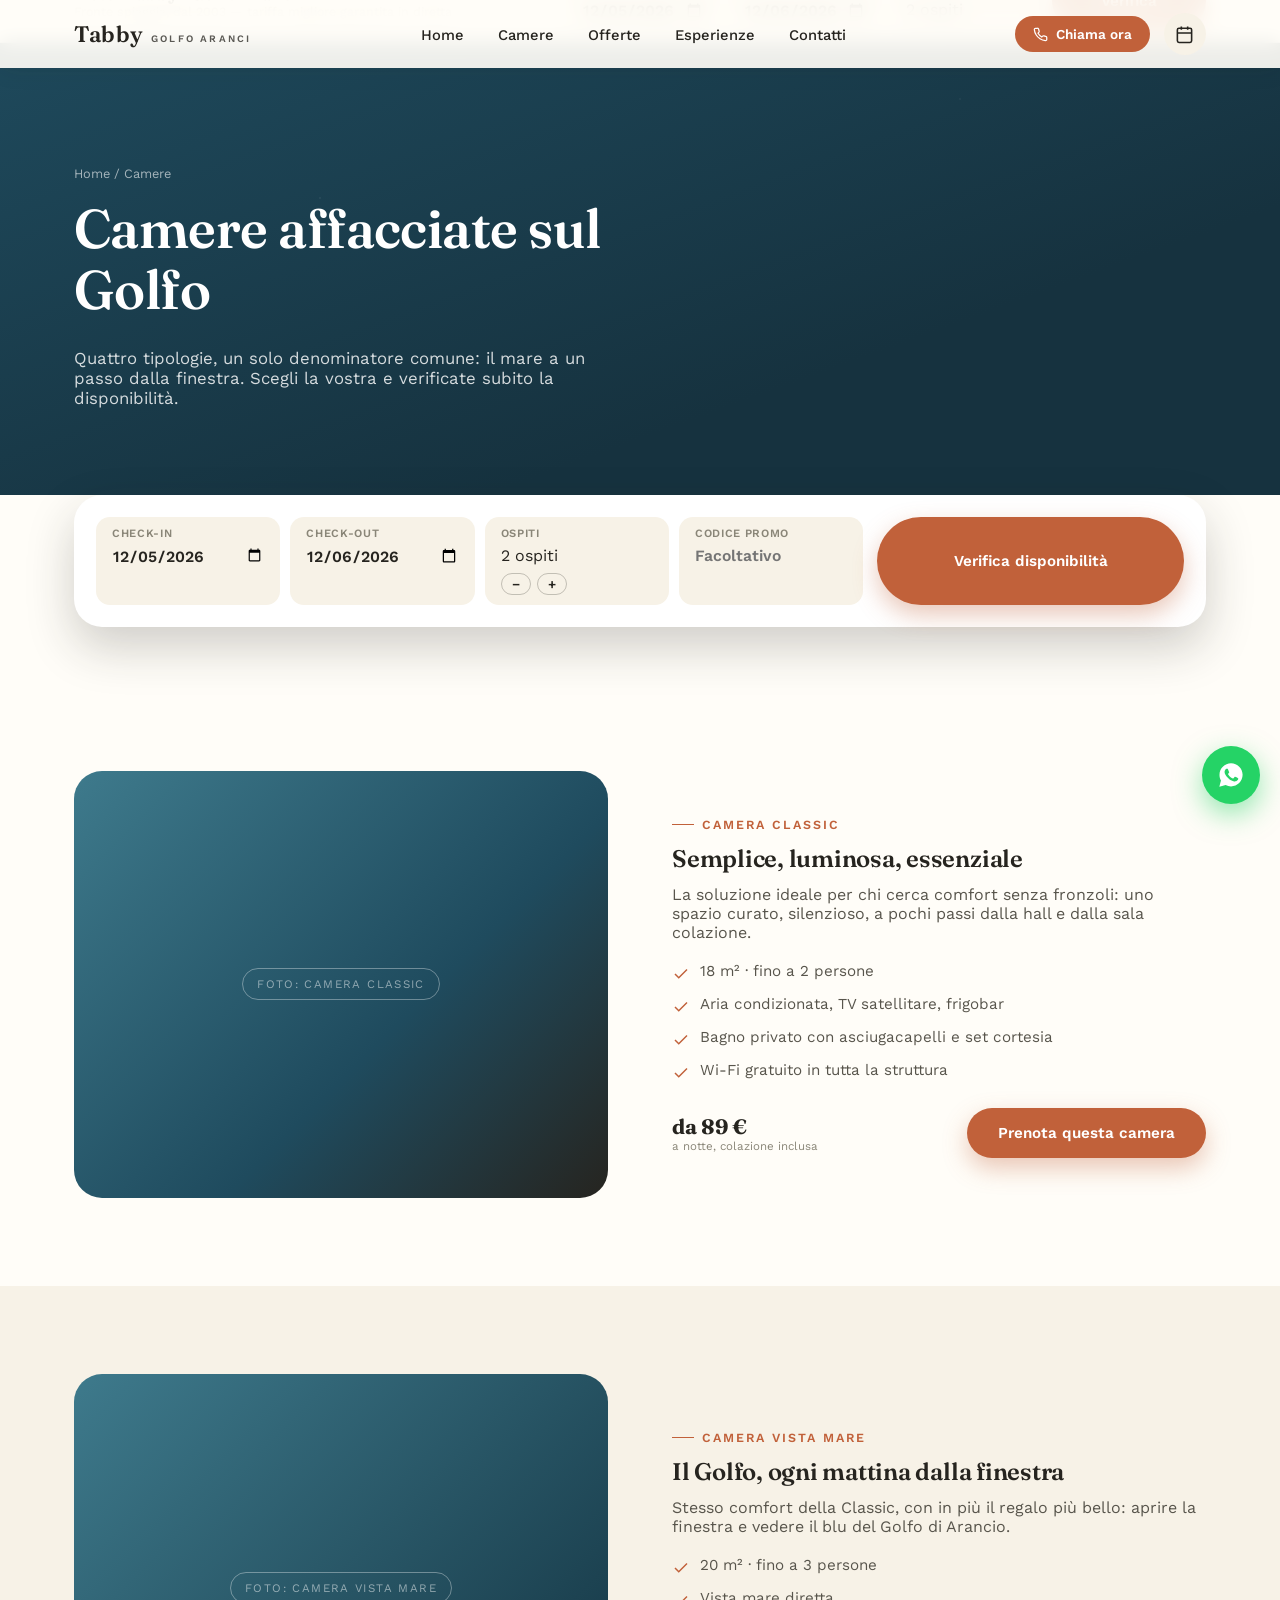
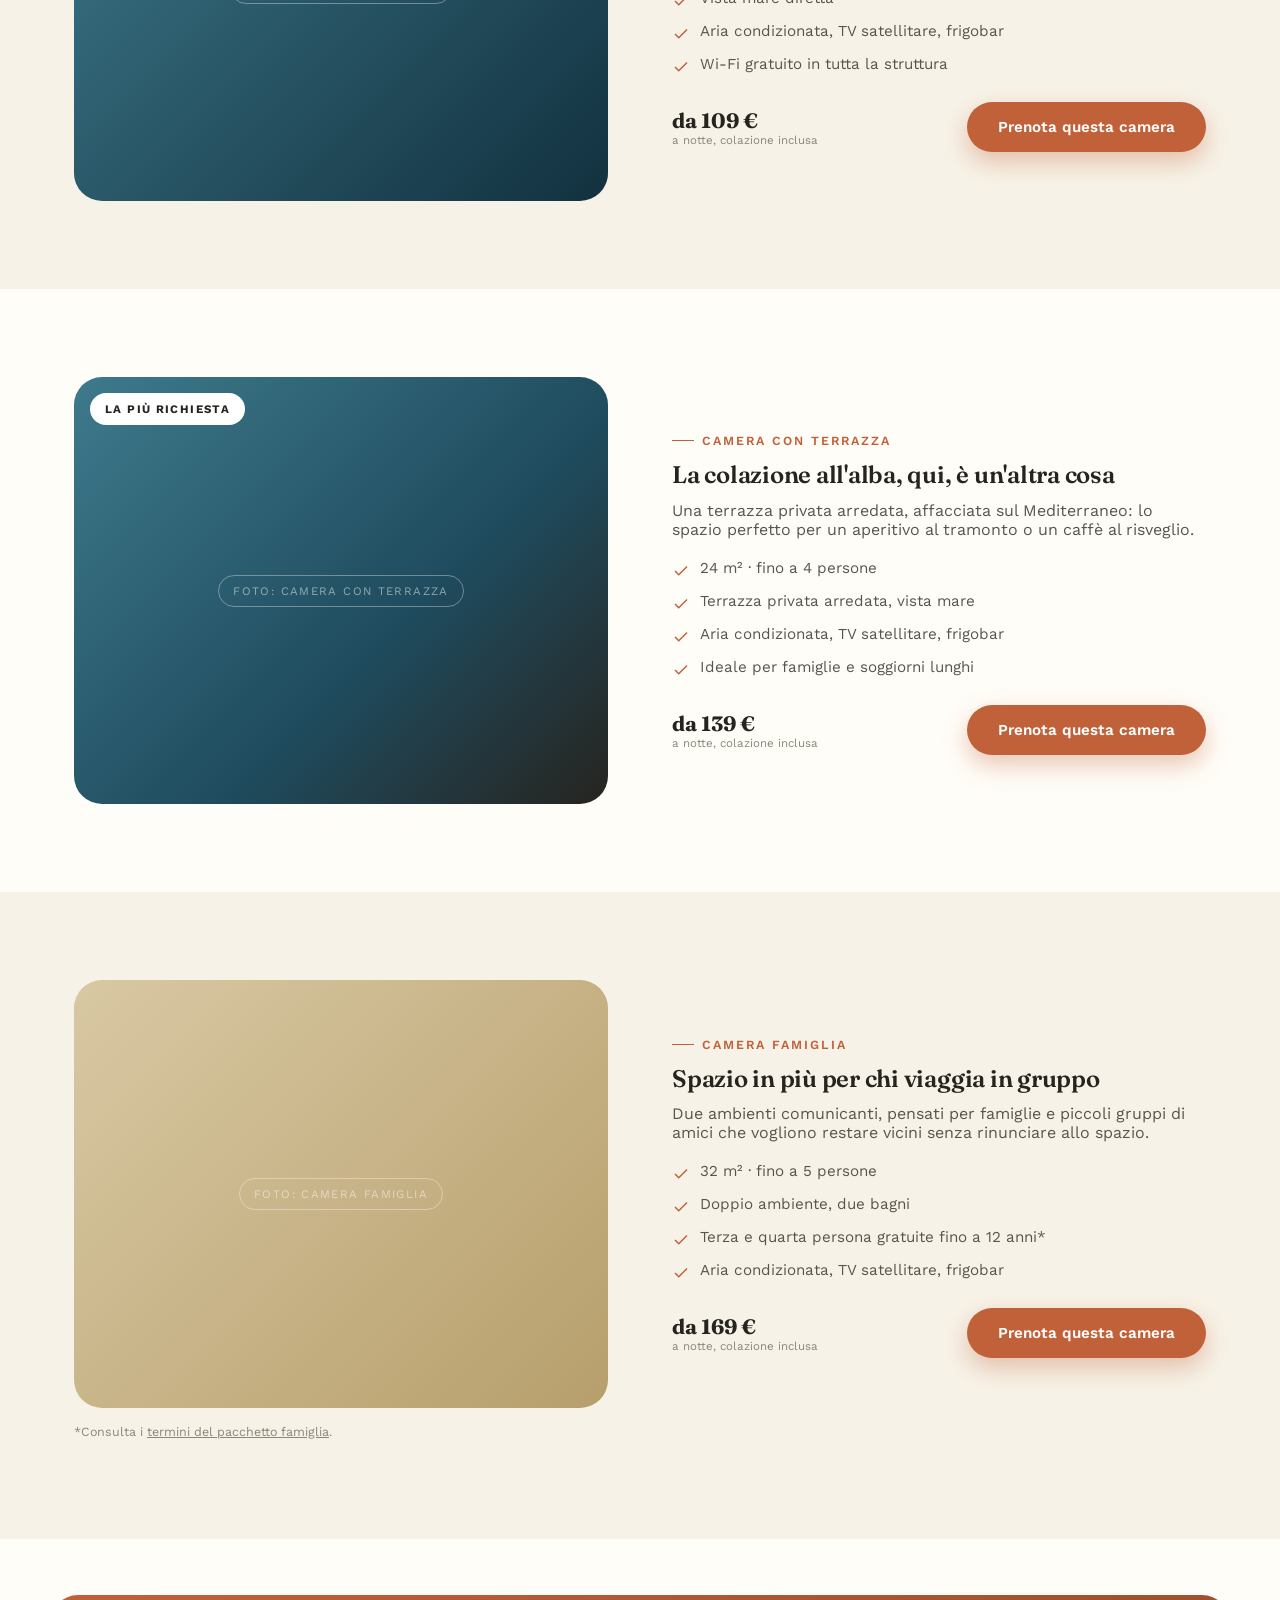
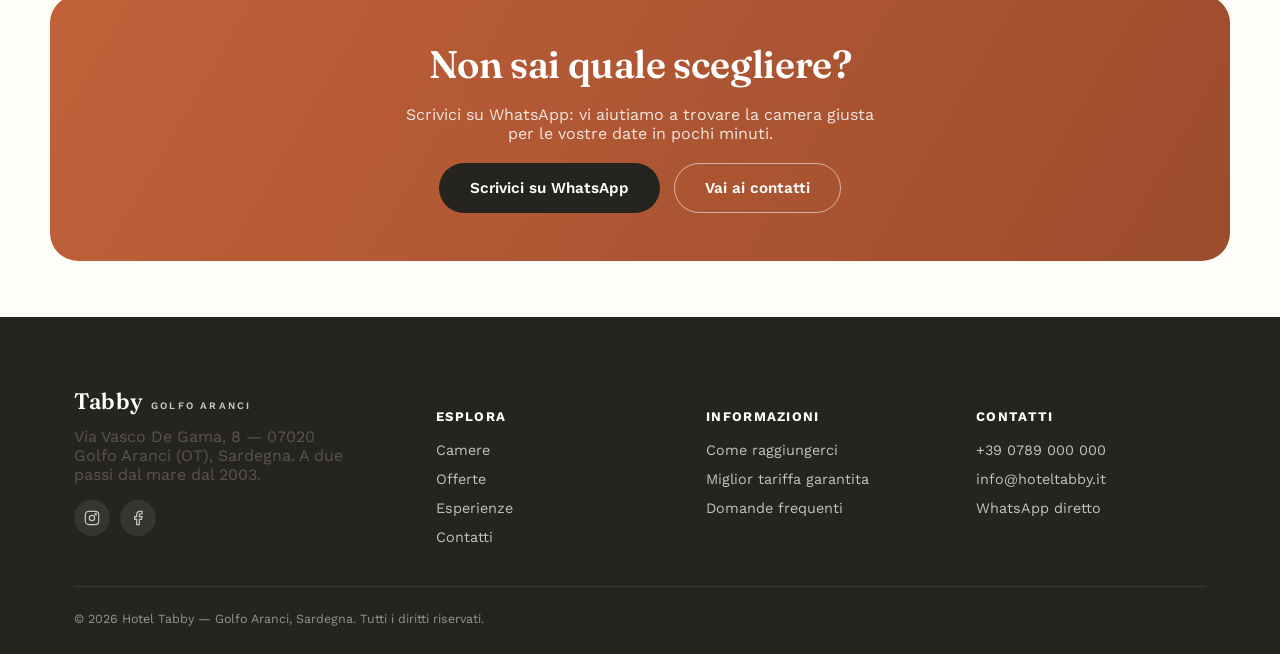
==== camere.html @ 5588dc84 "Redesign Hotel Tabby website: modern boutique-hotel site Full rebuild of the (previously empty) repo" ====
<!doctype html>
<html lang="it">
<head>
<meta charset="UTF-8" />
<meta name="viewport" content="width=device-width, initial-scale=1, viewport-fit=cover" />
<title>Camere — Hotel Tabby, Golfo Aranci</title>
<meta name="description" content="Scopri le camere dell'Hotel Tabby a Golfo Aranci: Classic, Vista Mare, Terrazza e Famiglia. Tutte climatizzate, a due passi dal mare. Prenota diretto al miglior prezzo." />
<link rel="icon" href="data:image/svg+xml,<svg xmlns=%22http://www.w3.org/2000/svg%22 viewBox=%220 0 100 100%22><text y=%22.9em%22 font-size=%2290%22>🌊</text></svg>" />
<link rel="preconnect" href="https://fonts.googleapis.com" />
<link rel="preconnect" href="https://fonts.gstatic.com" crossorigin />
<link href="https://fonts.googleapis.com/css2?family=Fraunces:ital,wght@0,500;0,600;1,500&family=Work+Sans:wght@400;500;600;700&display=swap" rel="stylesheet" />
<link rel="stylesheet" href="assets/css/style.css" />
</head>
<body>

<header class="site-header is-solid">
  <div class="container">
    <a href="index.html" class="brand">Tabby <small>Golfo Aranci</small></a>
    <nav class="nav-desktop" aria-label="Navigazione principale">
      <ul>
        <li><a href="index.html">Home</a></li>
        <li><a href="camere.html" class="is-active">Camere</a></li>
        <li><a href="offerte.html">Offerte</a></li>
        <li><a href="esperienze.html">Esperienze</a></li>
        <li><a href="contatti.html">Contatti</a></li>
      </ul>
    </nav>
    <div class="header-actions">
      <a class="call-pill" href="tel:+390789000000">
        <svg viewBox="0 0 24 24" fill="none" stroke="currentColor" stroke-width="2"><path d="M22 16.92v3a2 2 0 0 1-2.18 2 19.79 19.79 0 0 1-8.63-3.07 19.5 19.5 0 0 1-6-6 19.79 19.79 0 0 1-3.07-8.67A2 2 0 0 1 4.11 2h3a2 2 0 0 1 2 1.72c.127.96.361 1.903.7 2.81a2 2 0 0 1-.45 2.11L8.09 9.91a16 16 0 0 0 6 6l1.27-1.27a2 2 0 0 1 2.11-.45c.907.339 1.85.573 2.81.7A2 2 0 0 1 22 16.92z"/></svg>
        Chiama ora
      </a>
      <a class="icon-btn" href="#prenota" aria-label="Prenota">
        <svg viewBox="0 0 24 24" fill="none" stroke="currentColor" stroke-width="2"><rect x="3" y="4" width="18" height="18" rx="2"/><path d="M16 2v4M8 2v4M3 10h18"/></svg>
      </a>
      <button class="nav-toggle" aria-label="Apri il menu">
        <svg viewBox="0 0 24 24" fill="none" stroke="currentColor" stroke-width="2"><path d="M3 12h18M3 6h18M3 18h18"/></svg>
      </button>
    </div>
  </div>
</header>

<div class="sticky-bar">
  <div class="container sticky-bar-inner">
    <div class="sticky-bar-info">
      <strong>Hotel Tabby · Golfo Aranci</strong>
      <span>Fronte spiaggia, dal 2003 — tariffa migliore garantita in diretta</span>
    </div>
    <form class="booking-grid" data-booking-form style="flex:1;max-width:640px;display:grid;grid-template-columns:repeat(4,1fr);gap:8px;">
      <div class="booking-field"><label for="sb-in">Check-in</label><input id="sb-in" type="date" data-checkin required /></div>
      <div class="booking-field"><label for="sb-out">Check-out</label><input id="sb-out" type="date" data-checkout required /></div>
      <div class="booking-field" data-guest-control>
        <label>Ospiti</label>
        <input type="hidden" value="2" />
        <span data-guest-count>2 ospiti</span>
      </div>
      <button type="submit" class="btn btn-primary booking-submit">Verifica</button>
    </form>
  </div>
</div>

<div class="mobile-nav" id="mobile-nav">
  <div class="mobile-nav-top">
    <a href="index.html" class="brand">Tabby <small>Golfo Aranci</small></a>
    <button class="mobile-nav-close" aria-label="Chiudi il menu">
      <svg viewBox="0 0 24 24" fill="none" stroke="currentColor" stroke-width="2"><path d="M18 6 6 18M6 6l12 12"/></svg>
    </button>
  </div>
  <ul>
    <li><a href="index.html">Home</a></li>
    <li><a href="camere.html">Camere</a></li>
    <li><a href="offerte.html">Offerte</a></li>
    <li><a href="esperienze.html">Esperienze</a></li>
    <li><a href="contatti.html">Contatti</a></li>
  </ul>
  <div class="mobile-nav-footer">
    <a href="tel:+390789000000">+39 0789 000 000</a>
    <a href="https://wa.me/390789000000" target="_blank" rel="noopener">WhatsApp: scrivici ora</a>
    <a href="mailto:info@hoteltabby.it">info@hoteltabby.it</a>
  </div>
</div>

<main>
<section class="page-hero">
  <div class="container">
    <div class="breadcrumb"><a href="index.html">Home</a> / Camere</div>
    <h1>Camere affacciate sul Golfo</h1>
    <p class="lead">Quattro tipologie, un solo denominatore comune: il mare a un passo dalla finestra. Scegli la vostra e verificate subito la disponibilità.</p>
  </div>
</section>

<!-- ============ BOOKING WIDGET ============ -->
<section class="section--tight" id="prenota" style="margin-top:-56px;position:relative;z-index:5;">
  <div class="booking-widget">
    <form class="booking-card" data-booking-form>
      <div class="booking-grid">
        <div class="booking-field">
          <label for="in-date">Check-in</label>
          <input id="in-date" type="date" data-checkin required />
        </div>
        <div class="booking-field">
          <label for="out-date">Check-out</label>
          <input id="out-date" type="date" data-checkout required />
        </div>
        <div class="booking-field" data-guest-control>
          <label>Ospiti</label>
          <input type="hidden" value="2" />
          <span data-guest-count>2 ospiti</span>
          <div style="display:flex;gap:6px;margin-top:2px;">
            <button type="button" class="btn btn-outline btn-sm" data-guest-dec style="padding:2px 10px;">−</button>
            <button type="button" class="btn btn-outline btn-sm" data-guest-inc style="padding:2px 10px;">+</button>
          </div>
        </div>
        <div class="booking-field">
          <label for="promo">Codice promo</label>
          <input id="promo" type="text" placeholder="Facoltativo" />
        </div>
      </div>
      <button type="submit" class="btn btn-primary booking-submit btn-block">Verifica disponibilità</button>
    </form>
  </div>
</section>

<!-- ============ ROOM DETAILS ============ -->
<section class="section" id="classic">
  <div class="container">
    <div class="split reveal">
      <div class="split-media"><span>Foto: Camera Classic</span></div>
      <div>
        <span class="eyebrow">Camera Classic</span>
        <h2>Semplice, luminosa, essenziale</h2>
        <p>La soluzione ideale per chi cerca comfort senza fronzoli: uno spazio curato, silenzioso, a pochi passi dalla hall e dalla sala colazione.</p>
        <ul class="check-list">
          <li><svg viewBox="0 0 24 24" fill="none" stroke="currentColor" stroke-width="2"><path d="M20 6 9 17l-5-5"/></svg> 18 m² · fino a 2 persone</li>
          <li><svg viewBox="0 0 24 24" fill="none" stroke="currentColor" stroke-width="2"><path d="M20 6 9 17l-5-5"/></svg> Aria condizionata, TV satellitare, frigobar</li>
          <li><svg viewBox="0 0 24 24" fill="none" stroke="currentColor" stroke-width="2"><path d="M20 6 9 17l-5-5"/></svg> Bagno privato con asciugacapelli e set cortesia</li>
          <li><svg viewBox="0 0 24 24" fill="none" stroke="currentColor" stroke-width="2"><path d="M20 6 9 17l-5-5"/></svg> Wi-Fi gratuito in tutta la struttura</li>
        </ul>
        <div class="card-footer" style="padding-top:0;">
          <div class="price"><strong>da 89 €</strong><span>a notte, colazione inclusa</span></div>
          <a href="#prenota" class="btn btn-primary">Prenota questa camera</a>
        </div>
      </div>
    </div>
  </div>
</section>

<section class="section section--sand" id="vista-mare">
  <div class="container">
    <div class="split reveal">
      <div class="split-media reverse-order" style="background:linear-gradient(135deg,#3e7a8c,#12313f);"><span>Foto: Camera Vista Mare</span></div>
      <div>
        <span class="eyebrow">Camera Vista Mare</span>
        <h2>Il Golfo, ogni mattina dalla finestra</h2>
        <p>Stesso comfort della Classic, con in più il regalo più bello: aprire la finestra e vedere il blu del Golfo di Arancio.</p>
        <ul class="check-list">
          <li><svg viewBox="0 0 24 24" fill="none" stroke="currentColor" stroke-width="2"><path d="M20 6 9 17l-5-5"/></svg> 20 m² · fino a 3 persone</li>
          <li><svg viewBox="0 0 24 24" fill="none" stroke="currentColor" stroke-width="2"><path d="M20 6 9 17l-5-5"/></svg> Vista mare diretta</li>
          <li><svg viewBox="0 0 24 24" fill="none" stroke="currentColor" stroke-width="2"><path d="M20 6 9 17l-5-5"/></svg> Aria condizionata, TV satellitare, frigobar</li>
          <li><svg viewBox="0 0 24 24" fill="none" stroke="currentColor" stroke-width="2"><path d="M20 6 9 17l-5-5"/></svg> Wi-Fi gratuito in tutta la struttura</li>
        </ul>
        <div class="card-footer" style="padding-top:0;">
          <div class="price"><strong>da 109 €</strong><span>a notte, colazione inclusa</span></div>
          <a href="#prenota" class="btn btn-primary">Prenota questa camera</a>
        </div>
      </div>
    </div>
  </div>
</section>

<section class="section" id="terrazza">
  <div class="container">
    <div class="split reveal">
      <div class="split-media"><span class="card-badge" style="position:absolute;top:16px;left:16px;">La più richiesta</span><span>Foto: Camera con Terrazza</span></div>
      <div>
        <span class="eyebrow">Camera con Terrazza</span>
        <h2>La colazione all'alba, qui, è un'altra cosa</h2>
        <p>Una terrazza privata arredata, affacciata sul Mediterraneo: lo spazio perfetto per un aperitivo al tramonto o un caffè al risveglio.</p>
        <ul class="check-list">
          <li><svg viewBox="0 0 24 24" fill="none" stroke="currentColor" stroke-width="2"><path d="M20 6 9 17l-5-5"/></svg> 24 m² · fino a 4 persone</li>
          <li><svg viewBox="0 0 24 24" fill="none" stroke="currentColor" stroke-width="2"><path d="M20 6 9 17l-5-5"/></svg> Terrazza privata arredata, vista mare</li>
          <li><svg viewBox="0 0 24 24" fill="none" stroke="currentColor" stroke-width="2"><path d="M20 6 9 17l-5-5"/></svg> Aria condizionata, TV satellitare, frigobar</li>
          <li><svg viewBox="0 0 24 24" fill="none" stroke="currentColor" stroke-width="2"><path d="M20 6 9 17l-5-5"/></svg> Ideale per famiglie e soggiorni lunghi</li>
        </ul>
        <div class="card-footer" style="padding-top:0;">
          <div class="price"><strong>da 139 €</strong><span>a notte, colazione inclusa</span></div>
          <a href="#prenota" class="btn btn-primary">Prenota questa camera</a>
        </div>
      </div>
    </div>
  </div>
</section>

<section class="section section--sand" id="famiglia">
  <div class="container">
    <div class="split reveal">
      <div class="split-media reverse-order" style="background:linear-gradient(135deg,#d8c8a3,#b79f6c);"><span>Foto: Camera Famiglia</span></div>
      <div>
        <span class="eyebrow">Camera Famiglia</span>
        <h2>Spazio in più per chi viaggia in gruppo</h2>
        <p>Due ambienti comunicanti, pensati per famiglie e piccoli gruppi di amici che vogliono restare vicini senza rinunciare allo spazio.</p>
        <ul class="check-list">
          <li><svg viewBox="0 0 24 24" fill="none" stroke="currentColor" stroke-width="2"><path d="M20 6 9 17l-5-5"/></svg> 32 m² · fino a 5 persone</li>
          <li><svg viewBox="0 0 24 24" fill="none" stroke="currentColor" stroke-width="2"><path d="M20 6 9 17l-5-5"/></svg> Doppio ambiente, due bagni</li>
          <li><svg viewBox="0 0 24 24" fill="none" stroke="currentColor" stroke-width="2"><path d="M20 6 9 17l-5-5"/></svg> Terza e quarta persona gratuite fino a 12 anni*</li>
          <li><svg viewBox="0 0 24 24" fill="none" stroke="currentColor" stroke-width="2"><path d="M20 6 9 17l-5-5"/></svg> Aria condizionata, TV satellitare, frigobar</li>
        </ul>
        <div class="card-footer" style="padding-top:0;">
          <div class="price"><strong>da 169 €</strong><span>a notte, colazione inclusa</span></div>
          <a href="#prenota" class="btn btn-primary">Prenota questa camera</a>
        </div>
      </div>
    </div>
    <p class="form-note" style="margin-top:16px;">*Consulta i <a href="offerte.html#famiglia" style="text-decoration:underline;">termini del pacchetto famiglia</a>.</p>
  </div>
</section>

<section class="section--tight">
  <div class="cta-banner reveal">
    <h2>Non sai quale scegliere?</h2>
    <p>Scrivici su WhatsApp: vi aiutiamo a trovare la camera giusta per le vostre date in pochi minuti.</p>
    <div class="cta-banner-actions">
      <a href="https://wa.me/390789000000" target="_blank" rel="noopener" class="btn btn-dark">Scrivici su WhatsApp</a>
      <a href="contatti.html" class="btn btn-ghost">Vai ai contatti</a>
    </div>
  </div>
</section>
</main>

<footer class="site-footer">
  <div class="container">
    <div class="footer-grid">
      <div class="footer-brand">
        <a href="index.html" class="brand">Tabby <small>Golfo Aranci</small></a>
        <p style="max-width:280px;">Via Vasco De Gama, 8 — 07020 Golfo Aranci (OT), Sardegna. A due passi dal mare dal 2003.</p>
        <div class="footer-social">
          <a href="https://www.instagram.com/hoteltabby/" target="_blank" rel="noopener" aria-label="Instagram"><svg viewBox="0 0 24 24" fill="none" stroke="currentColor" stroke-width="1.8"><rect x="2" y="2" width="20" height="20" rx="5"/><circle cx="12" cy="12" r="4"/><circle cx="17.5" cy="6.5" r="1"/></svg></a>
          <a href="https://www.facebook.com/hoteltabbygolfoaranci/" target="_blank" rel="noopener" aria-label="Facebook"><svg viewBox="0 0 24 24" fill="none" stroke="currentColor" stroke-width="1.8"><path d="M18 2h-3a5 5 0 0 0-5 5v3H7v4h3v8h4v-8h3l1-4h-4V7a1 1 0 0 1 1-1h3z"/></svg></a>
        </div>
      </div>
      <div class="footer-col">
        <h5>Esplora</h5>
        <ul>
          <li><a href="camere.html">Camere</a></li>
          <li><a href="offerte.html">Offerte</a></li>
          <li><a href="esperienze.html">Esperienze</a></li>
          <li><a href="contatti.html">Contatti</a></li>
        </ul>
      </div>
      <div class="footer-col">
        <h5>Informazioni</h5>
        <ul>
          <li><a href="contatti.html">Come raggiungerci</a></li>
          <li><a href="offerte.html#best-rate">Miglior tariffa garantita</a></li>
          <li><a href="contatti.html#faq">Domande frequenti</a></li>
        </ul>
      </div>
      <div class="footer-col">
        <h5>Contatti</h5>
        <ul>
          <li><a href="tel:+390789000000">+39 0789 000 000</a></li>
          <li><a href="mailto:info@hoteltabby.it">info@hoteltabby.it</a></li>
          <li><a href="https://wa.me/390789000000" target="_blank" rel="noopener">WhatsApp diretto</a></li>
        </ul>
      </div>
    </div>
    <div class="footer-bottom">
      <span>© <span id="year"></span> Hotel Tabby — Golfo Aranci, Sardegna. Tutti i diritti riservati.</span>
    </div>
  </div>
</footer>

<div class="mobile-cta">
  <a href="tel:+390789000000" class="btn btn-outline"><svg viewBox="0 0 24 24" width="16" height="16" fill="none" stroke="currentColor" stroke-width="2" style="margin-right:6px;"><path d="M22 16.92v3a2 2 0 0 1-2.18 2 19.79 19.79 0 0 1-8.63-3.07 19.5 19.5 0 0 1-6-6 19.79 19.79 0 0 1-3.07-8.67A2 2 0 0 1 4.11 2h3a2 2 0 0 1 2 1.72c.127.96.361 1.903.7 2.81a2 2 0 0 1-.45 2.11L8.09 9.91a16 16 0 0 0 6 6l1.27-1.27a2 2 0 0 1 2.11-.45c.907.339 1.85.573 2.81.7A2 2 0 0 1 22 16.92z"/></svg>Chiama</a>
  <a href="#prenota" class="btn btn-primary">Prenota ora</a>
</div>

<div class="floating-contact">
  <div class="floating-contact-panel">
    <a href="https://wa.me/390789000000" target="_blank" rel="noopener">
      <svg viewBox="0 0 24 24" fill="currentColor"><path d="M12.04 2C6.58 2 2.13 6.45 2.13 11.91c0 1.75.46 3.39 1.26 4.81L2 22l5.42-1.35a9.9 9.9 0 0 0 4.62 1.15h.01c5.46 0 9.9-4.45 9.9-9.91C21.95 6.45 17.5 2 12.04 2Zm5.8 14.03c-.24.68-1.39 1.3-1.92 1.38-.49.08-1.1.11-1.78-.11-.41-.13-.94-.3-1.62-.6-2.86-1.24-4.72-4.13-4.86-4.32-.14-.19-1.16-1.55-1.16-2.95 0-1.4.73-2.09 1-2.38.27-.29.58-.36.78-.36.19 0 .39 0 .56.01.18.01.42-.07.65.5.24.58.82 2 .89 2.15.07.15.12.32.02.51-.1.19-.15.31-.3.48-.15.17-.31.38-.44.51-.15.15-.3.31-.13.6.17.29.76 1.25 1.63 2.02 1.12.99 2.06 1.3 2.35 1.45.29.15.46.13.63-.08.17-.21.72-.84.91-1.13.19-.29.38-.24.64-.14.26.1 1.65.78 1.93.92.28.14.47.21.54.33.07.12.07.68-.17 1.36Z"/></svg>
      Scrivici su WhatsApp
    </a>
    <a href="tel:+390789000000">
      <svg viewBox="0 0 24 24" fill="none" stroke="currentColor" stroke-width="2"><path d="M22 16.92v3a2 2 0 0 1-2.18 2 19.79 19.79 0 0 1-8.63-3.07 19.5 19.5 0 0 1-6-6 19.79 19.79 0 0 1-3.07-8.67A2 2 0 0 1 4.11 2h3a2 2 0 0 1 2 1.72c.127.96.361 1.903.7 2.81a2 2 0 0 1-.45 2.11L8.09 9.91a16 16 0 0 0 6 6l1.27-1.27a2 2 0 0 1 2.11-.45c.907.339 1.85.573 2.81.7A2 2 0 0 1 22 16.92z"/></svg>
      Chiama la reception
    </a>
    <a href="contatti.html">
      <svg viewBox="0 0 24 24" fill="none" stroke="currentColor" stroke-width="2"><path d="M21 15a2 2 0 0 1-2 2H7l-4 4V5a2 2 0 0 1 2-2h14a2 2 0 0 1 2 2z"/></svg>
      Scrivici in 1 minuto
    </a>
  </div>
  <button class="floating-contact-btn" aria-label="Apri i contatti rapidi">
    <svg viewBox="0 0 24 24" fill="currentColor"><path d="M12.04 2C6.58 2 2.13 6.45 2.13 11.91c0 1.75.46 3.39 1.26 4.81L2 22l5.42-1.35a9.9 9.9 0 0 0 4.62 1.15h.01c5.46 0 9.9-4.45 9.9-9.91C21.95 6.45 17.5 2 12.04 2Zm5.8 14.03c-.24.68-1.39 1.3-1.92 1.38-.49.08-1.1.11-1.78-.11-.41-.13-.94-.3-1.62-.6-2.86-1.24-4.72-4.13-4.86-4.32-.14-.19-1.16-1.55-1.16-2.95 0-1.4.73-2.09 1-2.38.27-.29.58-.36.78-.36.19 0 .39 0 .56.01.18.01.42-.07.65.5.24.58.82 2 .89 2.15.07.15.12.32.02.51-.1.19-.15.31-.3.48-.15.17-.31.38-.44.51-.15.15-.3.31-.13.6.17.29.76 1.25 1.63 2.02 1.12.99 2.06 1.3 2.35 1.45.29.15.46.13.63-.08.17-.21.72-.84.91-1.13.19-.29.38-.24.64-.14.26.1 1.65.78 1.93.92.28.14.47.21.54.33.07.12.07.68-.17 1.36Z"/></svg>
  </button>
</div>

<script>document.getElementById("year").textContent = new Date().getFullYear();</script>
<script src="assets/js/main.js"></script>
</body>
</html>
---- assets/css/style.css ----
/* ==========================================================================
   Hotel Tabby — Design System
   Boutique Mediterranean aesthetic: warm sand, terracotta, deep sea blue.
   ========================================================================== */

:root {
  --color-sand: #f7f2e7;
  --color-sand-dark: #ede2cc;
  --color-ink: #26241f;
  --color-ink-soft: #58554c;
  --color-ink-faint: #8a8678;
  --color-terracotta: #c1613a;
  --color-terracotta-dark: #9c4c2c;
  --color-sea: #1f4b5e;
  --color-sea-light: #3e7a8c;
  --color-gold: #c9a24b;
  --color-white: #ffffff;
  --color-cream: #fffdf8;

  --font-display: "Fraunces", Georgia, "Times New Roman", serif;
  --font-body: "Work Sans", "Helvetica Neue", Arial, sans-serif;

  --radius-s: 6px;
  --radius-m: 14px;
  --radius-l: 28px;

  --shadow-soft: 0 12px 32px rgba(38, 36, 31, 0.1);
  --shadow-strong: 0 20px 48px rgba(38, 36, 31, 0.22);

  --container: 1180px;
  --header-h: 76px;

  --ease: cubic-bezier(0.22, 1, 0.36, 1);
}

/* ---------- Reset ---------- */
*,
*::before,
*::after {
  box-sizing: border-box;
}

html {
  scroll-behavior: smooth;
}

body {
  margin: 0;
  font-family: var(--font-body);
  color: var(--color-ink);
  background: var(--color-cream);
  -webkit-font-smoothing: antialiased;
  overflow-x: hidden;
}

img {
  max-width: 100%;
  display: block;
}

a {
  color: inherit;
  text-decoration: none;
}

ul {
  margin: 0;
  padding: 0;
  list-style: none;
}

button {
  font-family: inherit;
  cursor: pointer;
}

input,
select {
  font-family: inherit;
}

h1,
h2,
h3,
h4 {
  font-family: var(--font-display);
  font-weight: 600;
  line-height: 1.12;
  margin: 0 0 0.5em;
  letter-spacing: -0.01em;
}

p {
  margin: 0 0 1em;
  color: var(--color-ink-soft);
}

.container {
  width: 100%;
  max-width: var(--container);
  margin: 0 auto;
  padding: 0 24px;
}

.eyebrow {
  display: inline-flex;
  align-items: center;
  gap: 8px;
  font-size: 0.78rem;
  letter-spacing: 0.16em;
  text-transform: uppercase;
  color: var(--color-terracotta);
  font-weight: 600;
  margin-bottom: 14px;
}

.eyebrow::before {
  content: "";
  width: 22px;
  height: 1px;
  background: var(--color-terracotta);
}

.section {
  padding: 88px 0;
}

.section--tight {
  padding: 56px 0;
}

.section--sand {
  background: var(--color-sand);
}

.section--sea {
  background: var(--color-sea);
  color: var(--color-white);
}

.section--sea p {
  color: rgba(255, 255, 255, 0.78);
}

.section-head {
  max-width: 640px;
  margin-bottom: 48px;
}

.section-head.center {
  margin-left: auto;
  margin-right: auto;
  text-align: center;
}

.section-head h2 {
  font-size: clamp(1.9rem, 3.2vw, 2.75rem);
}

/* ---------- Buttons ---------- */
.btn {
  display: inline-flex;
  align-items: center;
  justify-content: center;
  gap: 8px;
  padding: 15px 30px;
  border-radius: 999px;
  font-size: 0.95rem;
  font-weight: 600;
  border: 1px solid transparent;
  transition: transform 0.25s var(--ease), box-shadow 0.25s var(--ease), background 0.25s var(--ease), color 0.25s var(--ease);
  white-space: nowrap;
}

.btn:active {
  transform: scale(0.97);
}

.btn-primary {
  background: var(--color-terracotta);
  color: var(--color-white);
  box-shadow: 0 10px 24px rgba(193, 97, 58, 0.35);
}

.btn-primary:hover {
  background: var(--color-terracotta-dark);
  box-shadow: 0 14px 30px rgba(193, 97, 58, 0.42);
  transform: translateY(-2px);
}

.btn-ghost {
  background: transparent;
  color: var(--color-white);
  border-color: rgba(255, 255, 255, 0.55);
}

.btn-ghost:hover {
  background: rgba(255, 255, 255, 0.12);
}

.btn-dark {
  background: var(--color-ink);
  color: var(--color-white);
}

.btn-dark:hover {
  background: #000;
}

.btn-outline {
  background: transparent;
  color: var(--color-ink);
  border-color: rgba(38, 36, 31, 0.25);
}

.btn-outline:hover {
  border-color: var(--color-ink);
}

.btn-sm {
  padding: 10px 20px;
  font-size: 0.85rem;
}

.btn-block {
  width: 100%;
}

/* ==========================================================================
   Header
   ========================================================================== */
.site-header {
  position: fixed;
  top: 0;
  left: 0;
  right: 0;
  z-index: 500;
  height: var(--header-h);
  display: flex;
  align-items: center;
  transition: background 0.35s var(--ease), box-shadow 0.35s var(--ease), height 0.35s var(--ease);
  background: linear-gradient(to bottom, rgba(0, 0, 0, 0.35), rgba(0, 0, 0, 0));
}

.site-header .container {
  display: flex;
  align-items: center;
  justify-content: space-between;
  gap: 24px;
}

.site-header.is-scrolled,
.site-header.is-solid {
  background: rgba(255, 253, 248, 0.92);
  backdrop-filter: blur(10px);
  box-shadow: 0 2px 24px rgba(38, 36, 31, 0.08);
  height: 68px;
}

.brand {
  display: flex;
  align-items: baseline;
  gap: 8px;
  font-family: var(--font-display);
  font-size: 1.4rem;
  font-weight: 600;
  color: var(--color-white);
  letter-spacing: 0.01em;
  transition: color 0.35s var(--ease);
}

.site-header.is-scrolled .brand,
.site-header.is-solid .brand {
  color: var(--color-ink);
}

.brand small {
  font-family: var(--font-body);
  font-size: 0.62rem;
  letter-spacing: 0.22em;
  text-transform: uppercase;
  font-weight: 600;
  opacity: 0.75;
}

.nav-desktop {
  display: none;
}

.nav-desktop ul {
  display: flex;
  gap: 34px;
}

.nav-desktop a {
  font-size: 0.92rem;
  font-weight: 500;
  color: var(--color-white);
  position: relative;
  padding: 6px 0;
  transition: color 0.3s var(--ease);
}

.site-header.is-scrolled .nav-desktop a,
.site-header.is-solid .nav-desktop a {
  color: var(--color-ink);
}

.nav-desktop a.is-active,
.nav-desktop a:hover {
  color: var(--color-terracotta);
}

.header-actions {
  display: flex;
  align-items: center;
  gap: 14px;
}

.icon-btn {
  display: inline-flex;
  align-items: center;
  justify-content: center;
  width: 42px;
  height: 42px;
  border-radius: 50%;
  background: rgba(255, 255, 255, 0.16);
  color: var(--color-white);
  transition: background 0.3s var(--ease), color 0.3s var(--ease);
}

.site-header.is-scrolled .icon-btn,
.site-header.is-solid .icon-btn {
  background: var(--color-sand);
  color: var(--color-ink);
}

.icon-btn:hover {
  background: var(--color-terracotta);
  color: var(--color-white);
}

.icon-btn svg {
  width: 19px;
  height: 19px;
}

.call-pill {
  display: none;
}

.nav-toggle {
  display: inline-flex;
  align-items: center;
  justify-content: center;
  width: 42px;
  height: 42px;
  border-radius: 50%;
  background: rgba(255, 255, 255, 0.16);
  border: none;
  color: var(--color-white);
}

.site-header.is-scrolled .nav-toggle,
.site-header.is-solid .nav-toggle {
  background: var(--color-sand);
  color: var(--color-ink);
}

.nav-toggle svg {
  width: 20px;
  height: 20px;
}

/* Mobile nav drawer */
.mobile-nav {
  position: fixed;
  inset: 0;
  z-index: 900;
  background: var(--color-sea);
  color: var(--color-white);
  display: flex;
  flex-direction: column;
  padding: 26px 26px 40px;
  transform: translateY(-100%);
  transition: transform 0.45s var(--ease);
}

.mobile-nav.is-open {
  transform: translateY(0);
}

.mobile-nav-top {
  display: flex;
  align-items: center;
  justify-content: space-between;
  margin-bottom: 40px;
}

.mobile-nav-close {
  width: 42px;
  height: 42px;
  border-radius: 50%;
  background: rgba(255, 255, 255, 0.14);
  border: none;
  color: var(--color-white);
  display: flex;
  align-items: center;
  justify-content: center;
}

.mobile-nav-close svg {
  width: 18px;
  height: 18px;
}

.mobile-nav ul {
  display: flex;
  flex-direction: column;
  gap: 6px;
}

.mobile-nav a {
  font-family: var(--font-display);
  font-size: 2rem;
  font-weight: 500;
  padding: 12px 0;
  display: block;
  border-bottom: 1px solid rgba(255, 255, 255, 0.12);
}

.mobile-nav-footer {
  margin-top: auto;
  display: flex;
  flex-direction: column;
  gap: 14px;
}

.mobile-nav-footer a {
  font-size: 0.95rem;
  color: rgba(255, 255, 255, 0.85);
}

/* ==========================================================================
   Hero
   ========================================================================== */
.hero {
  position: relative;
  min-height: 100svh;
  display: flex;
  align-items: flex-end;
  color: var(--color-white);
  background:
    linear-gradient(180deg, rgba(20, 26, 30, 0.35) 0%, rgba(15, 22, 27, 0.35) 40%, rgba(10, 18, 24, 0.82) 100%),
    radial-gradient(120% 90% at 15% 0%, #3e7a8c 0%, #1f4b5e 45%, #12313f 100%);
  overflow: hidden;
}

.hero::after {
  content: "";
  position: absolute;
  inset: 0;
  background-image:
    radial-gradient(1.5px 1.5px at 20% 30%, rgba(255,255,255,0.5) 0, transparent 60%),
    radial-gradient(1.5px 1.5px at 70% 65%, rgba(255,255,255,0.35) 0, transparent 60%),
    radial-gradient(1.5px 1.5px at 40% 80%, rgba(255,255,255,0.3) 0, transparent 60%);
  opacity: 0.6;
  pointer-events: none;
}

.hero-inner {
  position: relative;
  z-index: 2;
  width: 100%;
  padding-top: calc(var(--header-h) + 40px);
  padding-bottom: 28px;
}

.hero-content {
  max-width: 720px;
  padding: 0 24px;
  margin: 0 auto 44px;
}

.hero-tag {
  display: inline-flex;
  align-items: center;
  gap: 10px;
  padding: 8px 16px;
  border-radius: 999px;
  background: rgba(255, 255, 255, 0.14);
  border: 1px solid rgba(255, 255, 255, 0.25);
  font-size: 0.78rem;
  letter-spacing: 0.08em;
  text-transform: uppercase;
  margin-bottom: 22px;
  backdrop-filter: blur(6px);
}

.hero h1 {
  font-size: clamp(2.4rem, 6vw, 4.4rem);
  margin-bottom: 20px;
}

.hero h1 em {
  font-style: italic;
  color: var(--color-gold);
}

.hero p.lead {
  font-size: clamp(1rem, 1.6vw, 1.2rem);
  color: rgba(255, 255, 255, 0.85);
  max-width: 540px;
  margin-bottom: 28px;
}

.hero-ctas {
  display: flex;
  flex-wrap: wrap;
  gap: 14px;
  margin-bottom: 6px;
}

.hero-trust {
  display: flex;
  flex-wrap: wrap;
  gap: 22px;
  margin-top: 30px;
  font-size: 0.85rem;
  color: rgba(255, 255, 255, 0.75);
}

.hero-trust li {
  display: flex;
  align-items: center;
  gap: 8px;
}

.hero-trust svg {
  width: 16px;
  height: 16px;
  color: var(--color-gold);
  flex-shrink: 0;
}

/* ---------- Booking widget ---------- */
.booking-widget {
  position: relative;
  z-index: 3;
  max-width: var(--container);
  margin: 0 auto;
  padding: 0 24px;
}

.booking-card {
  background: var(--color-white);
  border-radius: var(--radius-l);
  box-shadow: var(--shadow-strong);
  padding: 22px;
  display: grid;
  grid-template-columns: 1fr;
  gap: 14px;
}

.booking-field {
  display: flex;
  flex-direction: column;
  gap: 6px;
  padding: 10px 16px;
  border-radius: var(--radius-m);
  background: var(--color-sand);
  min-width: 0;
}

.booking-field label {
  font-size: 0.7rem;
  font-weight: 600;
  letter-spacing: 0.06em;
  text-transform: uppercase;
  color: var(--color-ink-faint);
}

.booking-field input,
.booking-field select {
  border: none;
  background: transparent;
  font-size: 0.98rem;
  font-weight: 600;
  color: var(--color-ink);
  padding: 0;
  outline: none;
  width: 100%;
  min-width: 0;
}

.booking-grid {
  display: grid;
  grid-template-columns: repeat(2, 1fr);
  gap: 10px;
  min-width: 0;
}

.booking-submit {
  align-self: stretch;
}

/* Sticky compact bar shown on scroll (desktop) */
.sticky-bar {
  display: none;
  position: fixed;
  top: 68px;
  left: 0;
  right: 0;
  z-index: 480;
  transform: translateY(-130%);
  transition: transform 0.4s var(--ease);
  background: var(--color-white);
  box-shadow: 0 6px 24px rgba(38, 36, 31, 0.12);
  padding: 12px 0;
}

.sticky-bar.is-visible {
  transform: translateY(0);
}

.sticky-bar-inner {
  display: flex;
  align-items: center;
  justify-content: space-between;
  gap: 16px;
  flex-wrap: wrap;
}

.sticky-bar-info {
  display: none;
}

.sticky-bar-info strong {
  font-family: var(--font-display);
  font-size: 1.05rem;
}

.sticky-bar-info span {
  display: block;
  font-size: 0.78rem;
  color: var(--color-ink-faint);
}

/* Mobile bottom persistent CTA */
.mobile-cta {
  position: fixed;
  left: 0;
  right: 0;
  bottom: 0;
  z-index: 470;
  padding: 12px 16px calc(env(safe-area-inset-bottom, 0) + 12px);
  background: var(--color-white);
  box-shadow: 0 -8px 24px rgba(38, 36, 31, 0.14);
  display: flex;
  gap: 10px;
}

.mobile-cta a {
  flex: 1;
}

/* ==========================================================================
   USP strip
   ========================================================================== */
.usp-strip {
  background: var(--color-ink);
  color: var(--color-white);
}

.usp-strip ul {
  display: grid;
  grid-template-columns: 1fr;
  gap: 22px;
  padding: 34px 0;
}

.usp-strip li {
  display: flex;
  align-items: flex-start;
  gap: 14px;
}

.usp-strip svg {
  width: 26px;
  height: 26px;
  flex-shrink: 0;
  color: var(--color-gold);
}

.usp-strip h4 {
  font-family: var(--font-body);
  font-size: 0.95rem;
  font-weight: 600;
  margin: 0 0 2px;
}

.usp-strip p {
  font-size: 0.82rem;
  color: rgba(255, 255, 255, 0.62);
  margin: 0;
}

/* ==========================================================================
   Cards — rooms / offers / experiences
   ========================================================================== */
.grid {
  display: grid;
  gap: 28px;
  grid-template-columns: 1fr;
}

.card {
  background: var(--color-white);
  border-radius: var(--radius-l);
  overflow: hidden;
  box-shadow: var(--shadow-soft);
  transition: transform 0.4s var(--ease), box-shadow 0.4s var(--ease);
  display: flex;
  flex-direction: column;
}

.card:hover {
  transform: translateY(-6px);
  box-shadow: var(--shadow-strong);
}

.card-media {
  position: relative;
  aspect-ratio: 4 / 3;
  background: linear-gradient(135deg, var(--color-sea-light), var(--color-sea));
  display: flex;
  align-items: center;
  justify-content: center;
  color: rgba(255, 255, 255, 0.55);
  overflow: hidden;
}

.card-media.tone-terracotta {
  background: linear-gradient(135deg, #e2915f, var(--color-terracotta-dark));
}

.card-media.tone-sand {
  background: linear-gradient(135deg, #d8c8a3, #b79f6c);
}

.card-media span {
  font-size: 0.72rem;
  letter-spacing: 0.12em;
  text-transform: uppercase;
  border: 1px solid rgba(255, 255, 255, 0.4);
  padding: 8px 14px;
  border-radius: 999px;
}

.card-badge {
  position: absolute;
  top: 16px;
  left: 16px;
  background: var(--color-white);
  color: var(--color-ink);
  font-size: 0.72rem;
  font-weight: 700;
  padding: 6px 12px;
  border-radius: 999px;
}

.card-body {
  padding: 26px;
  display: flex;
  flex-direction: column;
  gap: 10px;
  flex: 1;
}

.card-body h3 {
  font-size: 1.3rem;
  margin-bottom: 2px;
}

.card-meta {
  display: flex;
  flex-wrap: wrap;
  gap: 10px;
  font-size: 0.78rem;
  color: var(--color-ink-faint);
  margin-bottom: 4px;
}

.card-meta span {
  display: inline-flex;
  align-items: center;
  gap: 5px;
}

.card-footer {
  margin-top: auto;
  display: flex;
  align-items: center;
  justify-content: space-between;
  gap: 12px;
  padding-top: 8px;
}

.price {
  display: flex;
  flex-direction: column;
}

.price strong {
  font-family: var(--font-display);
  font-size: 1.3rem;
  color: var(--color-ink);
}

.price span {
  font-size: 0.72rem;
  color: var(--color-ink-faint);
}

.section-cta {
  text-align: center;
  margin-top: 44px;
}

/* ==========================================================================
   Split sections (about / experience)
   ========================================================================== */
.split {
  display: grid;
  grid-template-columns: 1fr;
  gap: 40px;
  align-items: center;
}

.split-media {
  aspect-ratio: 5 / 4;
  border-radius: var(--radius-l);
  background: linear-gradient(135deg, var(--color-sea-light), var(--color-sea) 60%, var(--color-ink));
  position: relative;
  overflow: hidden;
  display: flex;
  align-items: center;
  justify-content: center;
  color: rgba(255, 255, 255, 0.5);
}

.split-media.reverse-order {
  order: -1;
}

.split-media span {
  font-size: 0.72rem;
  letter-spacing: 0.12em;
  text-transform: uppercase;
  border: 1px solid rgba(255, 255, 255, 0.35);
  padding: 8px 14px;
  border-radius: 999px;
}

.check-list {
  display: flex;
  flex-direction: column;
  gap: 12px;
  margin: 20px 0 26px;
}

.check-list li {
  display: flex;
  gap: 10px;
  align-items: flex-start;
  font-size: 0.95rem;
  color: var(--color-ink-soft);
}

.check-list svg {
  width: 18px;
  height: 18px;
  color: var(--color-terracotta);
  flex-shrink: 0;
  margin-top: 3px;
}

/* ==========================================================================
   Testimonials
   ========================================================================== */
.testimonials {
  display: grid;
  gap: 22px;
  grid-template-columns: 1fr;
}

.testimonial {
  background: var(--color-white);
  border-radius: var(--radius-m);
  padding: 26px;
  box-shadow: var(--shadow-soft);
}

.testimonial .stars {
  color: var(--color-gold);
  font-size: 0.85rem;
  margin-bottom: 10px;
  letter-spacing: 2px;
}

.testimonial p {
  font-size: 0.95rem;
  color: var(--color-ink);
  font-style: italic;
}

.testimonial-author {
  display: flex;
  align-items: center;
  gap: 10px;
  margin-top: 14px;
}

.testimonial-avatar {
  width: 38px;
  height: 38px;
  border-radius: 50%;
  background: var(--color-sea);
  color: var(--color-white);
  display: flex;
  align-items: center;
  justify-content: center;
  font-family: var(--font-display);
  font-size: 0.9rem;
}

.testimonial-author strong {
  display: block;
  font-size: 0.85rem;
}

.testimonial-author span {
  font-size: 0.75rem;
  color: var(--color-ink-faint);
}

/* ==========================================================================
   CTA banner
   ========================================================================== */
.cta-banner {
  background: linear-gradient(120deg, var(--color-terracotta), var(--color-terracotta-dark));
  color: var(--color-white);
  border-radius: var(--radius-l);
  padding: 48px 32px;
  text-align: center;
  margin: 0 24px;
  max-width: calc(var(--container) - 0px);
  margin-left: auto;
  margin-right: auto;
}

.cta-banner h2 {
  color: var(--color-white);
  font-size: clamp(1.7rem, 3.4vw, 2.4rem);
}

.cta-banner p {
  color: rgba(255, 255, 255, 0.85);
  max-width: 480px;
  margin-left: auto;
  margin-right: auto;
}

.cta-banner-actions {
  display: flex;
  justify-content: center;
  flex-wrap: wrap;
  gap: 14px;
  margin-top: 20px;
}

/* ==========================================================================
   Page hero (interior pages)
   ========================================================================== */
.page-hero {
  position: relative;
  padding: calc(var(--header-h) + 90px) 0 70px;
  color: var(--color-white);
  background: linear-gradient(160deg, var(--color-sea), #16323f 70%);
  overflow: hidden;
}

.page-hero::after {
  content: "";
  position: absolute;
  inset: 0;
  background-image: radial-gradient(1.5px 1.5px at 25% 40%, rgba(255,255,255,0.4) 0, transparent 60%), radial-gradient(1.5px 1.5px at 75% 20%, rgba(255,255,255,0.3) 0, transparent 60%);
  opacity: 0.6;
}

.page-hero .container {
  position: relative;
  z-index: 2;
}

.breadcrumb {
  font-size: 0.8rem;
  color: rgba(255, 255, 255, 0.6);
  margin-bottom: 18px;
}

.breadcrumb a:hover {
  color: var(--color-white);
}

.page-hero h1 {
  font-size: clamp(2.1rem, 4.6vw, 3.4rem);
  max-width: 640px;
}

.page-hero p.lead {
  max-width: 560px;
  color: rgba(255, 255, 255, 0.82);
  font-size: 1.05rem;
}

/* ==========================================================================
   Forms
   ========================================================================== */
.form-card {
  background: var(--color-white);
  border-radius: var(--radius-l);
  box-shadow: var(--shadow-soft);
  padding: 34px;
}

.form-row {
  display: grid;
  grid-template-columns: 1fr;
  gap: 16px;
  margin-bottom: 16px;
}

.field {
  display: flex;
  flex-direction: column;
  gap: 6px;
}

.field label {
  font-size: 0.8rem;
  font-weight: 600;
  color: var(--color-ink);
}

.field input,
.field select,
.field textarea {
  border: 1px solid rgba(38, 36, 31, 0.15);
  border-radius: var(--radius-s);
  padding: 12px 14px;
  font-size: 0.95rem;
  background: var(--color-sand);
  outline: none;
  transition: border-color 0.25s var(--ease), background 0.25s var(--ease);
  resize: vertical;
}

.field input:focus,
.field select:focus,
.field textarea:focus {
  border-color: var(--color-terracotta);
  background: var(--color-white);
}

.form-note {
  font-size: 0.78rem;
  color: var(--color-ink-faint);
  margin-top: 12px;
}

.contact-quick {
  display: grid;
  gap: 16px;
  grid-template-columns: 1fr;
  margin-top: 26px;
}

.contact-quick a {
  display: flex;
  align-items: center;
  gap: 14px;
  background: var(--color-white);
  border-radius: var(--radius-m);
  padding: 16px 18px;
  box-shadow: var(--shadow-soft);
  transition: transform 0.3s var(--ease);
}

.contact-quick a:hover {
  transform: translateY(-3px);
}

.contact-quick .icon-circle {
  width: 44px;
  height: 44px;
  border-radius: 50%;
  background: var(--color-sand);
  display: flex;
  align-items: center;
  justify-content: center;
  flex-shrink: 0;
  color: var(--color-terracotta);
}

.contact-quick .icon-circle svg {
  width: 20px;
  height: 20px;
}

.contact-quick strong {
  display: block;
  font-size: 0.95rem;
}

.contact-quick span {
  font-size: 0.78rem;
  color: var(--color-ink-faint);
}

.map-placeholder {
  aspect-ratio: 16 / 9;
  border-radius: var(--radius-l);
  background: linear-gradient(135deg, var(--color-sand-dark), var(--color-sand));
  display: flex;
  align-items: center;
  justify-content: center;
  color: var(--color-ink-faint);
  font-size: 0.85rem;
  text-align: center;
  padding: 20px;
}

/* ==========================================================================
   Floating WhatsApp / contact button
   ========================================================================== */
.floating-contact {
  position: fixed;
  right: 20px;
  bottom: 96px;
  z-index: 460;
  display: flex;
  flex-direction: column;
  align-items: flex-end;
  gap: 10px;
}

.floating-contact-panel {
  background: var(--color-white);
  border-radius: var(--radius-m);
  box-shadow: var(--shadow-strong);
  padding: 16px;
  width: 240px;
  display: flex;
  flex-direction: column;
  gap: 10px;
  transform: translateY(12px) scale(0.96);
  opacity: 0;
  pointer-events: none;
  transition: all 0.3s var(--ease);
}

.floating-contact.is-open .floating-contact-panel {
  transform: translateY(0) scale(1);
  opacity: 1;
  pointer-events: auto;
}

.floating-contact-panel a {
  display: flex;
  align-items: center;
  gap: 10px;
  padding: 10px 12px;
  border-radius: var(--radius-s);
  background: var(--color-sand);
  font-size: 0.85rem;
  font-weight: 600;
}

.floating-contact-panel a:hover {
  background: var(--color-sand-dark);
}

.floating-contact-panel svg {
  width: 18px;
  height: 18px;
  color: var(--color-terracotta);
}

.floating-contact-btn {
  width: 58px;
  height: 58px;
  border-radius: 50%;
  background: #25d366;
  border: none;
  color: var(--color-white);
  display: flex;
  align-items: center;
  justify-content: center;
  box-shadow: 0 10px 28px rgba(37, 211, 102, 0.5);
  animation: pulse 2.6s infinite;
}

.floating-contact-btn svg {
  width: 28px;
  height: 28px;
}

@keyframes pulse {
  0% { box-shadow: 0 0 0 0 rgba(37, 211, 102, 0.5); }
  70% { box-shadow: 0 0 0 14px rgba(37, 211, 102, 0); }
  100% { box-shadow: 0 0 0 0 rgba(37, 211, 102, 0); }
}

/* ==========================================================================
   Footer
   ========================================================================== */
.site-footer {
  background: var(--color-ink);
  color: rgba(255, 255, 255, 0.72);
  padding: 70px 0 28px;
}

.footer-grid {
  display: grid;
  grid-template-columns: 1fr;
  gap: 40px;
  padding-bottom: 40px;
  border-bottom: 1px solid rgba(255, 255, 255, 0.1);
}

.footer-brand .brand {
  color: var(--color-white);
  margin-bottom: 12px;
}

.footer-col h5 {
  font-family: var(--font-body);
  font-size: 0.82rem;
  letter-spacing: 0.1em;
  text-transform: uppercase;
  color: var(--color-white);
  margin-bottom: 16px;
}

.footer-col ul {
  display: flex;
  flex-direction: column;
  gap: 10px;
}

.footer-col a {
  font-size: 0.9rem;
  transition: color 0.25s var(--ease);
}

.footer-col a:hover {
  color: var(--color-white);
}

.footer-bottom {
  display: flex;
  flex-direction: column;
  gap: 12px;
  padding-top: 24px;
  font-size: 0.78rem;
  color: rgba(255, 255, 255, 0.5);
}

.footer-social {
  display: flex;
  gap: 10px;
}

.footer-social a {
  width: 36px;
  height: 36px;
  border-radius: 50%;
  background: rgba(255, 255, 255, 0.08);
  display: flex;
  align-items: center;
  justify-content: center;
}

.footer-social svg {
  width: 16px;
  height: 16px;
}

/* ==========================================================================
   Reveal-on-scroll
   ========================================================================== */
.reveal {
  opacity: 0;
  transform: translateY(24px);
  transition: opacity 0.7s var(--ease), transform 0.7s var(--ease);
}

.reveal.is-visible {
  opacity: 1;
  transform: translateY(0);
}

/* ==========================================================================
   Utility
   ========================================================================== */
.text-center { text-align: center; }
.mt-0 { margin-top: 0; }

/* ==========================================================================
   Responsive
   ========================================================================== */
@media (min-width: 640px) {
  .booking-grid {
    grid-template-columns: repeat(4, 1fr);
  }

  .booking-card {
    grid-template-columns: 4fr 1.6fr;
    align-items: center;
  }

  .grid.cols-2 { grid-template-columns: repeat(2, 1fr); }
  .footer-grid { grid-template-columns: repeat(2, 1fr); }
  .contact-quick { grid-template-columns: repeat(2, 1fr); }
  .form-row.two { grid-template-columns: repeat(2, 1fr); }
}

@media (min-width: 860px) {
  .nav-desktop { display: block; }
  .nav-toggle { display: none; }
  .call-pill {
    display: inline-flex;
    align-items: center;
    gap: 8px;
    padding: 10px 18px;
    border-radius: 999px;
    background: var(--color-terracotta);
    color: var(--color-white);
    font-size: 0.85rem;
    font-weight: 600;
  }
  .call-pill svg { width: 15px; height: 15px; }
  .mobile-cta { display: none; }
  .sticky-bar { display: block; }
  .sticky-bar-info { display: block; }

  .grid.cols-3 { grid-template-columns: repeat(3, 1fr); }
  .usp-strip ul { grid-template-columns: repeat(4, 1fr); }
  .testimonials { grid-template-columns: repeat(3, 1fr); }

  .split { grid-template-columns: 1fr 1fr; gap: 64px; }
  .footer-grid { grid-template-columns: 1.4fr 1fr 1fr 1fr; }
}

@media (min-width: 1024px) {
  .hero-content { margin-left: 0; }
}
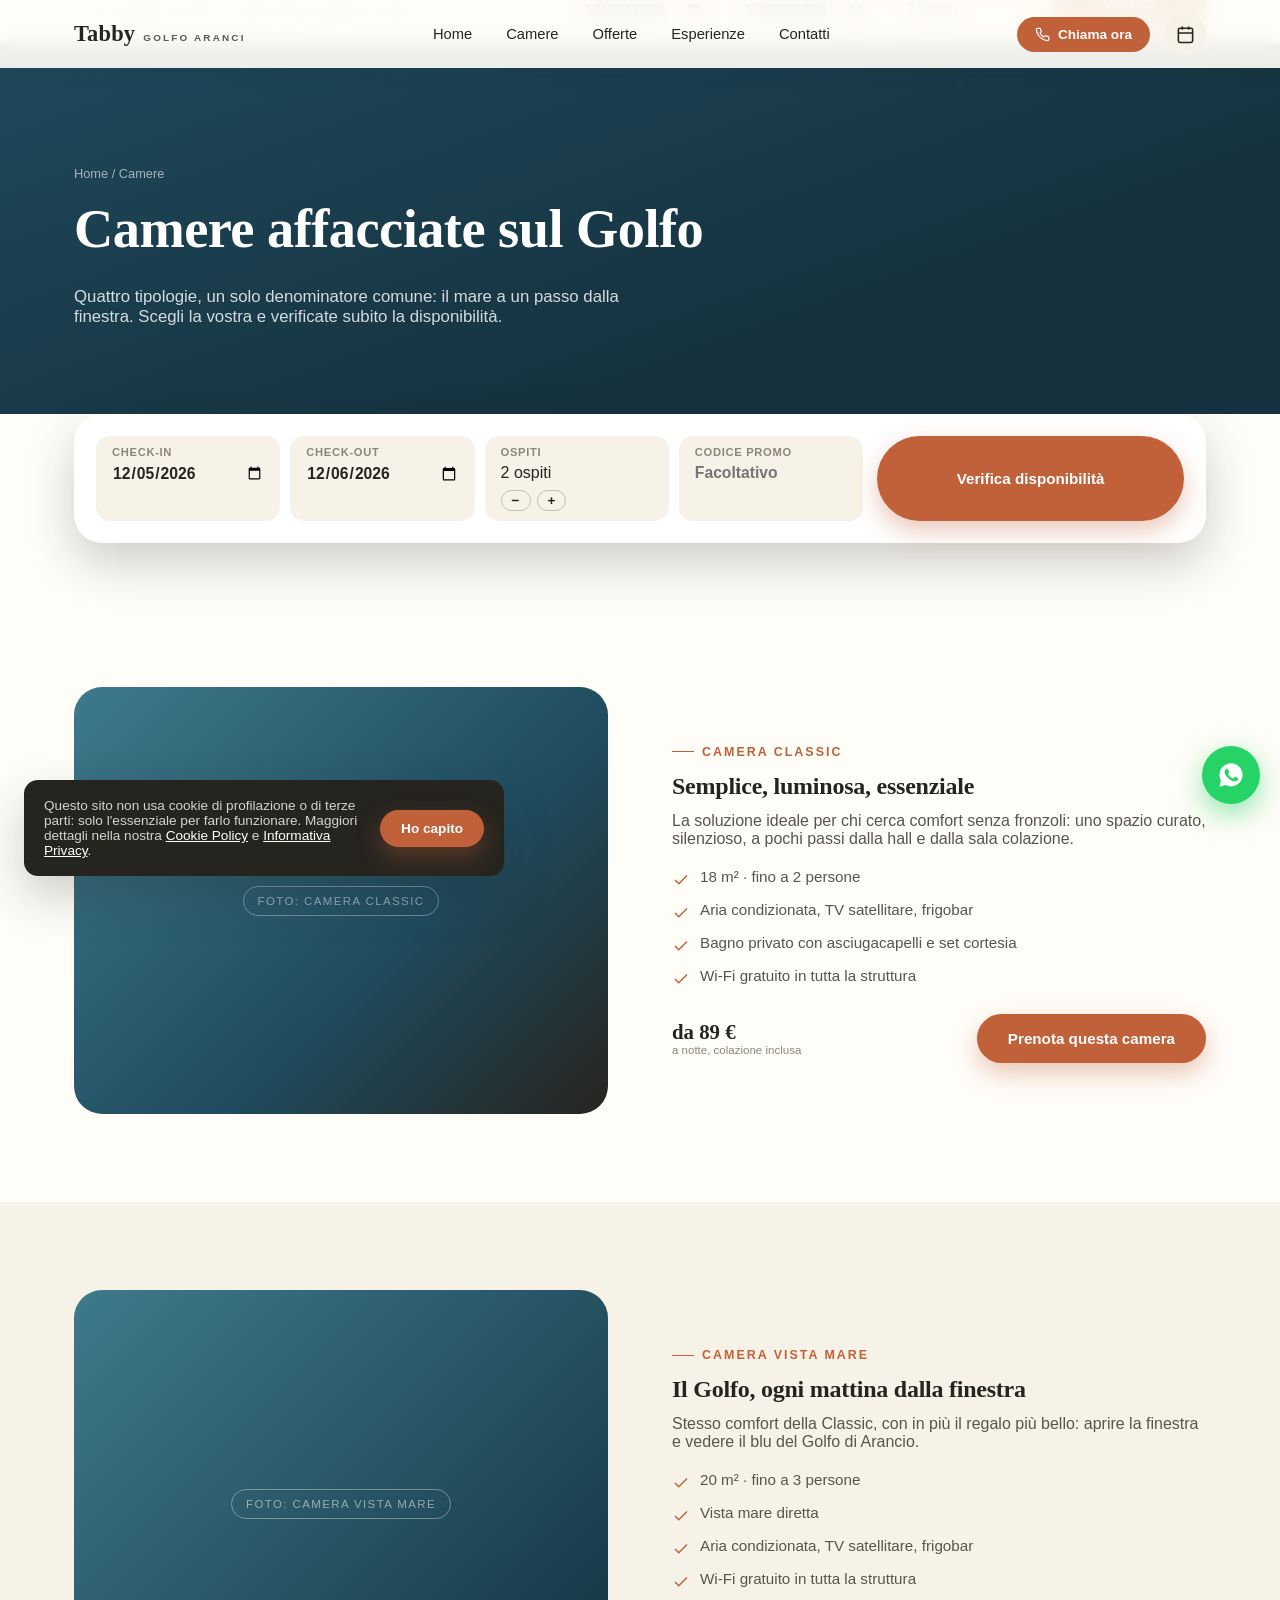
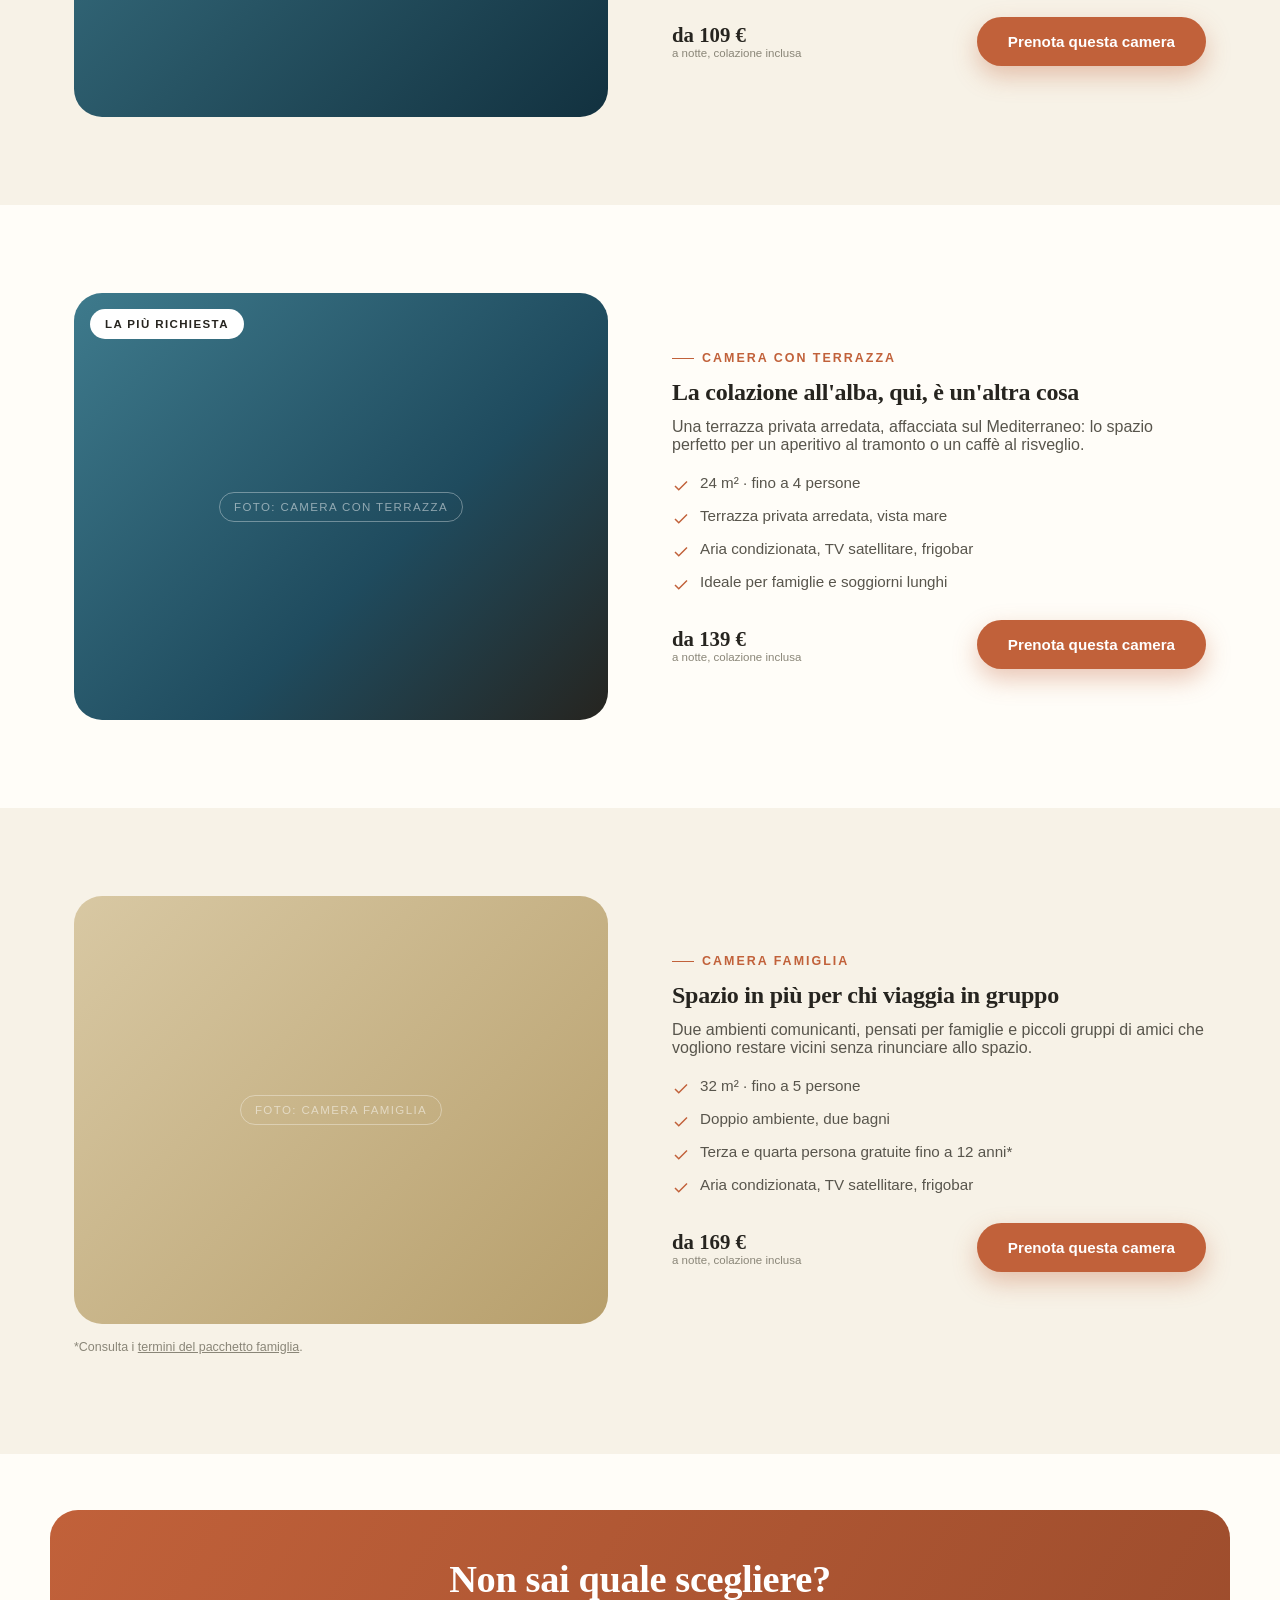
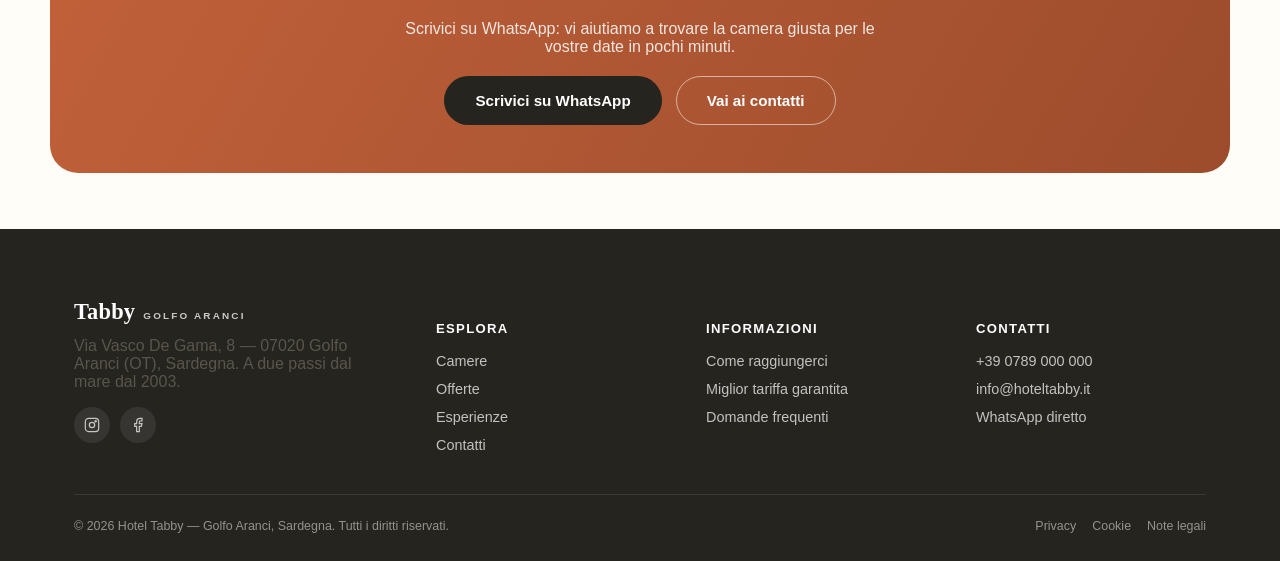
==== commit 9e4aff0b: "Add GDPR-compliant legal pages and drop external Google Fonts call Adds Privacy Policy, Cookie Polic" ====
--- a/camere.html
+++ b/camere.html
@@ -6,9 +6,6 @@
 <title>Camere — Hotel Tabby, Golfo Aranci</title>
 <meta name="description" content="Scopri le camere dell'Hotel Tabby a Golfo Aranci: Classic, Vista Mare, Terrazza e Famiglia. Tutte climatizzate, a due passi dal mare. Prenota diretto al miglior prezzo." />
 <link rel="icon" href="data:image/svg+xml,<svg xmlns=%22http://www.w3.org/2000/svg%22 viewBox=%220 0 100 100%22><text y=%22.9em%22 font-size=%2290%22>🌊</text></svg>" />
-<link rel="preconnect" href="https://fonts.googleapis.com" />
-<link rel="preconnect" href="https://fonts.gstatic.com" crossorigin />
-<link href="https://fonts.googleapis.com/css2?family=Fraunces:ital,wght@0,500;0,600;1,500&family=Work+Sans:wght@400;500;600;700&display=swap" rel="stylesheet" />
 <link rel="stylesheet" href="assets/css/style.css" />
 </head>
 <body>
@@ -265,7 +262,14 @@
       </div>
     </div>
     <div class="footer-bottom">
-      <span>© <span id="year"></span> Hotel Tabby — Golfo Aranci, Sardegna. Tutti i diritti riservati.</span>
+      <div class="footer-bottom-row">
+        <span>© <span id="year"></span> Hotel Tabby — Golfo Aranci, Sardegna. Tutti i diritti riservati.</span>
+        <nav class="footer-legal-links" aria-label="Informazioni legali">
+          <a href="privacy.html">Privacy</a>
+          <a href="cookie-policy.html">Cookie</a>
+          <a href="note-legali.html">Note legali</a>
+        </nav>
+      </div>
     </div>
   </div>
 </footer>
@@ -295,6 +299,14 @@
   </button>
 </div>
 
+<!-- Cookie / privacy notice -->
+<div class="cookie-notice" id="cookie-notice" role="dialog" aria-label="Informativa cookie">
+  <p>Questo sito non usa cookie di profilazione o di terze parti: solo l'essenziale per farlo funzionare. Maggiori dettagli nella nostra <a href="cookie-policy.html">Cookie Policy</a> e <a href="privacy.html">Informativa Privacy</a>.</p>
+  <div class="cookie-notice-actions">
+    <button type="button" class="btn btn-primary btn-sm" data-cookie-accept>Ho capito</button>
+  </div>
+</div>
+
 <script>document.getElementById("year").textContent = new Date().getFullYear();</script>
 <script src="assets/js/main.js"></script>
 </body>
--- a/assets/css/style.css
+++ b/assets/css/style.css
@@ -17,8 +17,8 @@
   --color-white: #ffffff;
   --color-cream: #fffdf8;
 
-  --font-display: "Fraunces", Georgia, "Times New Roman", serif;
-  --font-body: "Work Sans", "Helvetica Neue", Arial, sans-serif;
+  --font-display: Georgia, "Iowan Old Style", "Palatino Linotype", "Book Antiqua", serif;
+  --font-body: -apple-system, "Segoe UI", Roboto, "Helvetica Neue", Arial, sans-serif;
 
   --radius-s: 6px;
   --radius-m: 14px;
@@ -1277,6 +1277,30 @@
   color: rgba(255, 255, 255, 0.5);
 }
 
+.footer-bottom-row {
+  display: flex;
+  flex-direction: column;
+  gap: 12px;
+}
+
+.footer-legal-links {
+  display: flex;
+  flex-wrap: wrap;
+  gap: 16px;
+}
+
+.footer-legal-links a:hover {
+  color: var(--color-white);
+}
+
+@media (min-width: 640px) {
+  .footer-bottom-row {
+    flex-direction: row;
+    align-items: center;
+    justify-content: space-between;
+  }
+}
+
 .footer-social {
   display: flex;
   gap: 10px;
@@ -1316,6 +1340,141 @@
    ========================================================================== */
 .text-center { text-align: center; }
 .mt-0 { margin-top: 0; }
+
+/* ==========================================================================
+   Legal pages (privacy / cookie / note legali)
+   ========================================================================== */
+.legal-content {
+  max-width: 780px;
+  margin: 0 auto;
+}
+
+.legal-content h2 {
+  font-size: 1.5rem;
+  margin-top: 2.2em;
+}
+
+.legal-content h2:first-child {
+  margin-top: 0;
+}
+
+.legal-content h3 {
+  font-size: 1.1rem;
+  margin-top: 1.6em;
+}
+
+.legal-content p,
+.legal-content li {
+  color: var(--color-ink-soft);
+  line-height: 1.7;
+}
+
+.legal-content ul {
+  display: flex;
+  flex-direction: column;
+  gap: 8px;
+  margin: 0 0 1em;
+  padding-left: 1.3em;
+  list-style: disc;
+}
+
+.legal-content a {
+  color: var(--color-terracotta);
+  text-decoration: underline;
+}
+
+.legal-content strong {
+  color: var(--color-ink);
+}
+
+.legal-updated {
+  display: inline-block;
+  margin-bottom: 2em;
+  padding: 6px 14px;
+  border-radius: 999px;
+  background: var(--color-sand);
+  font-size: 0.78rem;
+  color: var(--color-ink-faint);
+}
+
+.legal-todo {
+  background: #fdf3e7;
+  border: 1px dashed var(--color-gold);
+  border-radius: var(--radius-s);
+  padding: 2px 8px;
+  color: var(--color-terracotta-dark);
+  font-weight: 600;
+  white-space: nowrap;
+}
+
+.legal-todo-box {
+  background: #fdf3e7;
+  border: 1px solid var(--color-gold);
+  border-radius: var(--radius-m);
+  padding: 18px 20px;
+  margin: 1.5em 0;
+}
+
+.legal-todo-box p {
+  color: var(--color-ink);
+  margin: 0;
+}
+
+/* ---------- Cookie / privacy notice banner ---------- */
+.cookie-notice {
+  position: fixed;
+  left: 16px;
+  right: 16px;
+  bottom: 16px;
+  z-index: 700;
+  max-width: 560px;
+  margin: 0 auto;
+  background: var(--color-ink);
+  color: rgba(255, 255, 255, 0.88);
+  border-radius: var(--radius-m);
+  box-shadow: var(--shadow-strong);
+  padding: 18px 20px;
+  display: none;
+  flex-direction: column;
+  gap: 12px;
+  transform: translateY(12px);
+  opacity: 0;
+  transition: transform 0.4s var(--ease), opacity 0.4s var(--ease);
+}
+
+.cookie-notice.is-visible {
+  display: flex;
+  transform: translateY(0);
+  opacity: 1;
+}
+
+.cookie-notice p {
+  color: rgba(255, 255, 255, 0.8);
+  font-size: 0.85rem;
+  margin: 0;
+}
+
+.cookie-notice a {
+  color: var(--color-white);
+  text-decoration: underline;
+}
+
+.cookie-notice-actions {
+  display: flex;
+  gap: 10px;
+  flex-shrink: 0;
+}
+
+@media (min-width: 640px) {
+  .cookie-notice {
+    flex-direction: row;
+    align-items: center;
+    left: 24px;
+    right: auto;
+    bottom: 24px;
+    max-width: 480px;
+  }
+}
 
 /* ==========================================================================
    Responsive
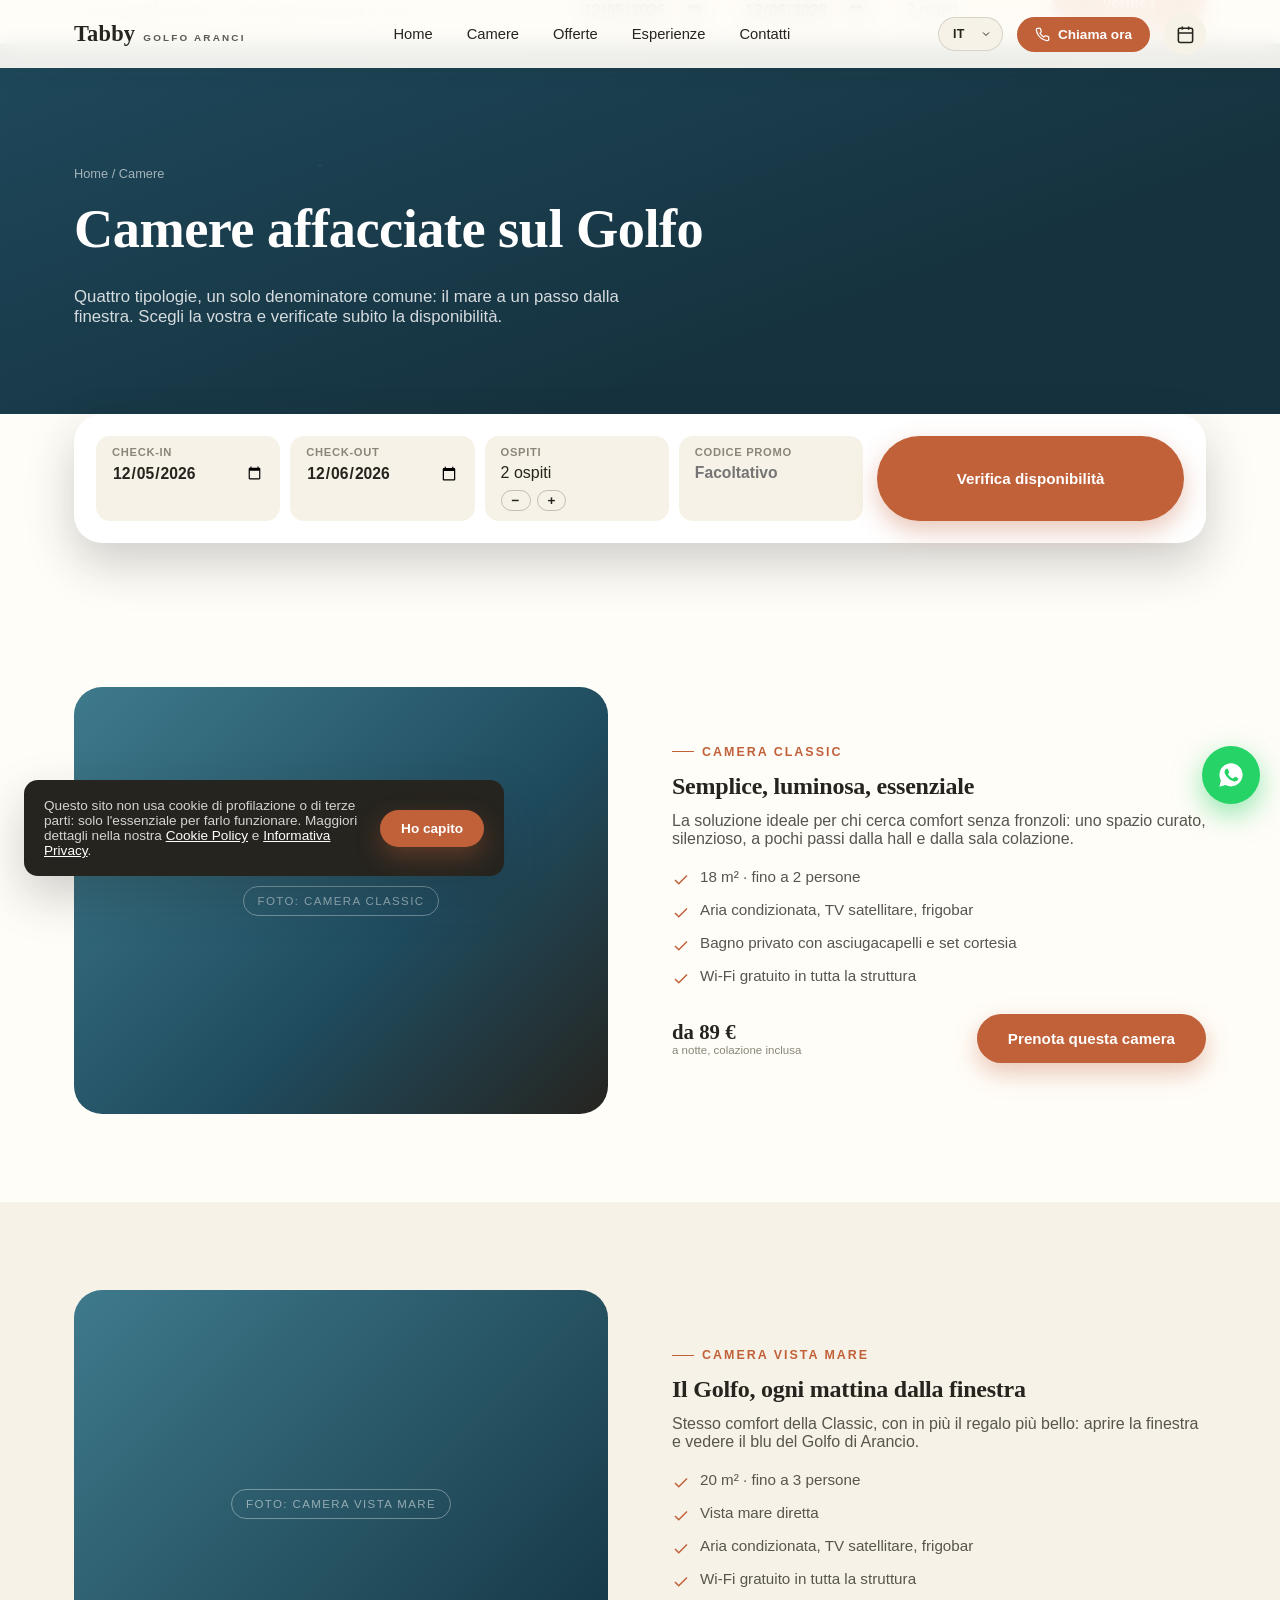
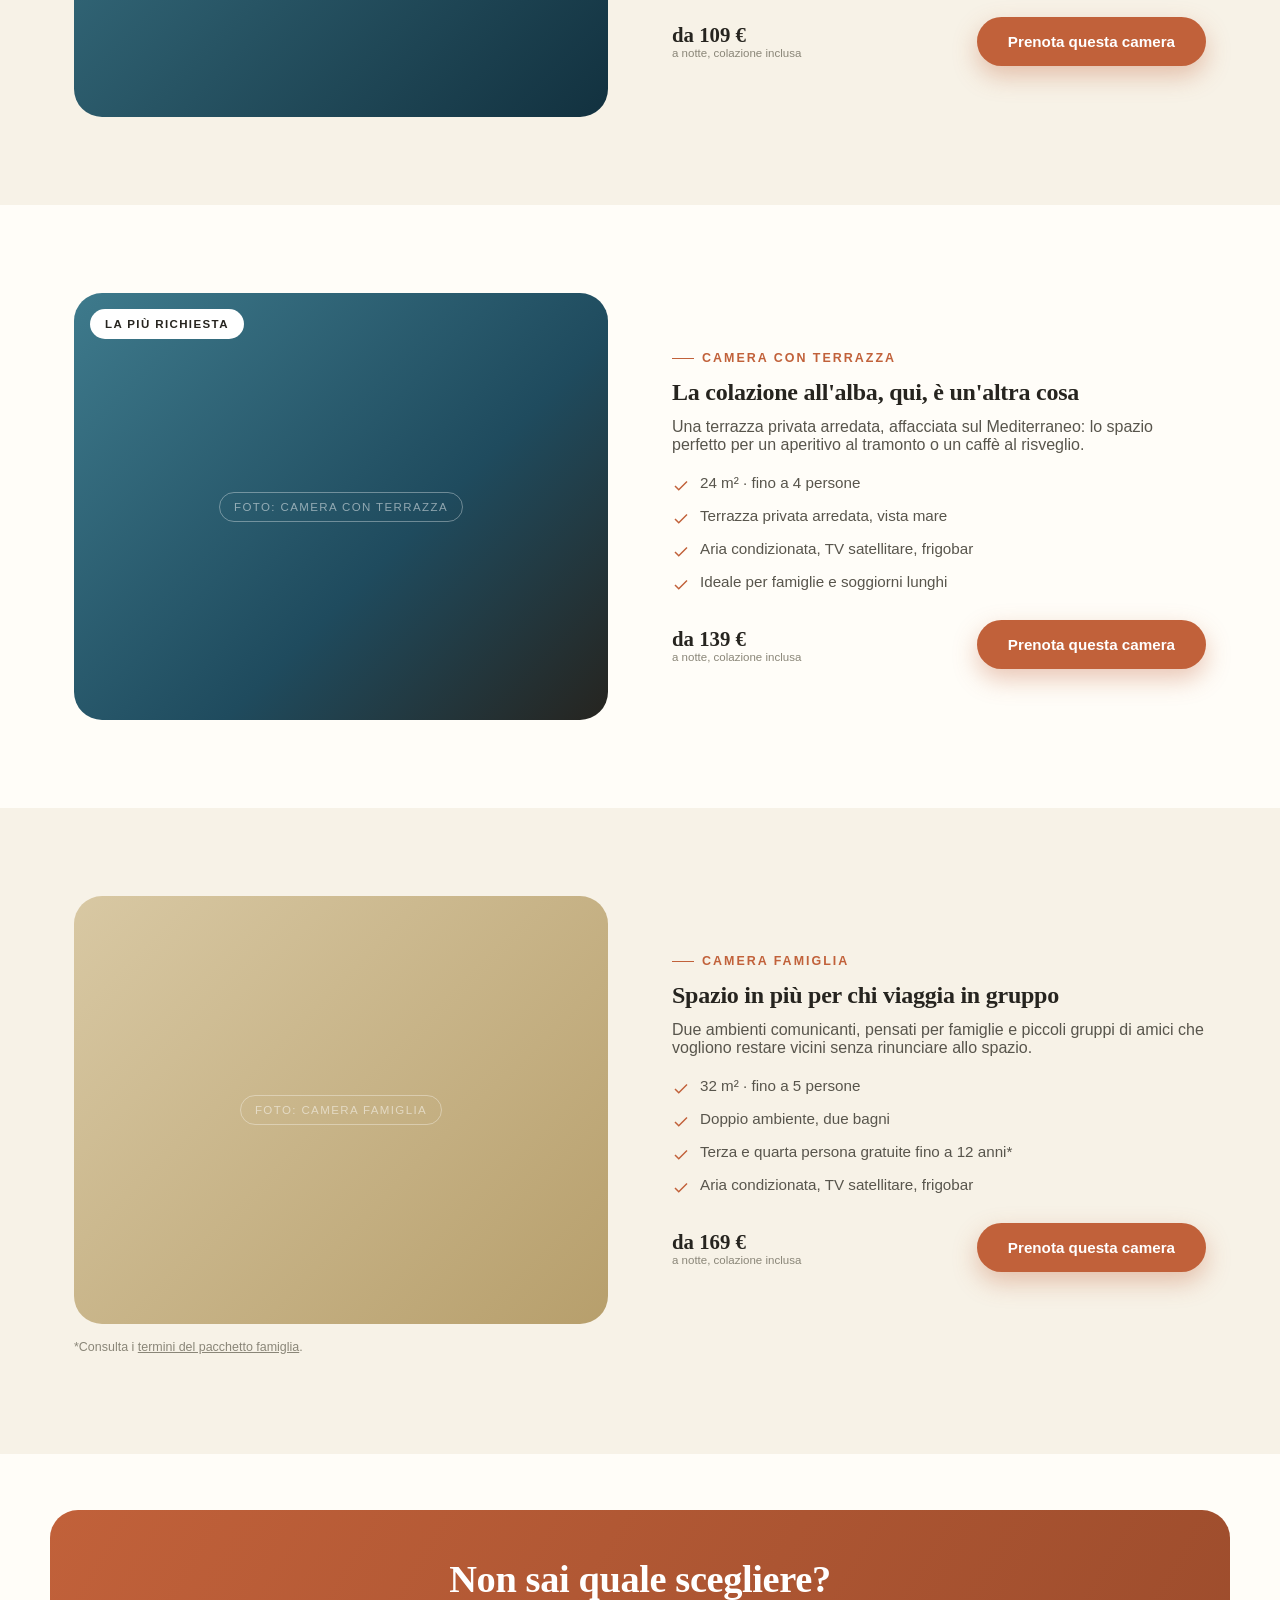
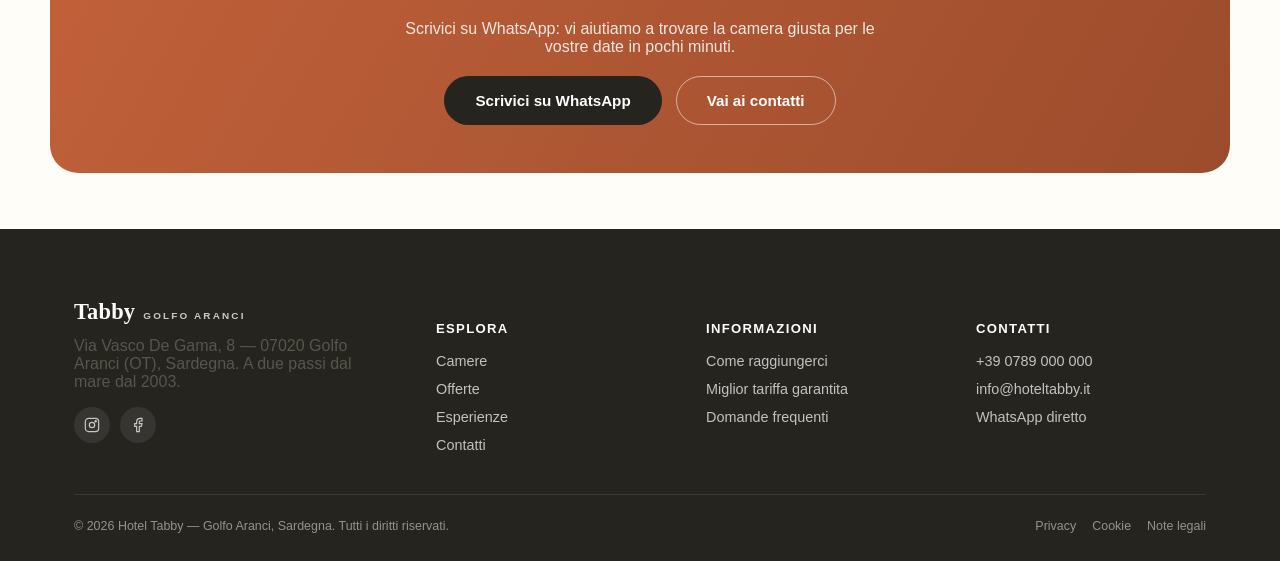
==== commit c0376478: "Add multi-language support (IT default, EN/FR/DE/ES selectable) Adds a lightweight client-side i18n " ====
--- a/camere.html
+++ b/camere.html
@@ -3,10 +3,10 @@
 <head>
 <meta charset="UTF-8" />
 <meta name="viewport" content="width=device-width, initial-scale=1, viewport-fit=cover" />
-<title>Camere — Hotel Tabby, Golfo Aranci</title>
-<meta name="description" content="Scopri le camere dell'Hotel Tabby a Golfo Aranci: Classic, Vista Mare, Terrazza e Famiglia. Tutte climatizzate, a due passi dal mare. Prenota diretto al miglior prezzo." />
+<title data-i18n="meta.rooms.title">Camere — Hotel Tabby, Golfo Aranci</title>
+<meta name="description" data-i18n-content="meta.rooms.description" content="Scopri le camere dell'Hotel Tabby a Golfo Aranci: Classic, Vista Mare, Terrazza e Famiglia. Tutte climatizzate, a due passi dal mare. Prenota diretto al miglior prezzo." />
 <link rel="icon" href="data:image/svg+xml,<svg xmlns=%22http://www.w3.org/2000/svg%22 viewBox=%220 0 100 100%22><text y=%22.9em%22 font-size=%2290%22>🌊</text></svg>" />
-<link rel="stylesheet" href="assets/css/style.css" />
+<link rel="stylesheet" href="assets/css/style.css?v=4" />
 </head>
 <body>
 
@@ -15,22 +15,29 @@
     <a href="index.html" class="brand">Tabby <small>Golfo Aranci</small></a>
     <nav class="nav-desktop" aria-label="Navigazione principale">
       <ul>
-        <li><a href="index.html">Home</a></li>
-        <li><a href="camere.html" class="is-active">Camere</a></li>
-        <li><a href="offerte.html">Offerte</a></li>
-        <li><a href="esperienze.html">Esperienze</a></li>
-        <li><a href="contatti.html">Contatti</a></li>
+        <li><a href="index.html" data-i18n="nav.home">Home</a></li>
+        <li><a href="camere.html" class="is-active" data-i18n="nav.rooms">Camere</a></li>
+        <li><a href="offerte.html" data-i18n="nav.offers">Offerte</a></li>
+        <li><a href="esperienze.html" data-i18n="nav.experiences">Esperienze</a></li>
+        <li><a href="contatti.html" data-i18n="nav.contact">Contatti</a></li>
       </ul>
     </nav>
     <div class="header-actions">
+      <select class="lang-switch" data-lang-switch aria-label="Lingua / Language / Langue / Sprache / Idioma">
+        <option value="it">IT</option>
+        <option value="en">EN</option>
+        <option value="fr">FR</option>
+        <option value="de">DE</option>
+        <option value="es">ES</option>
+      </select>
       <a class="call-pill" href="tel:+390789000000">
         <svg viewBox="0 0 24 24" fill="none" stroke="currentColor" stroke-width="2"><path d="M22 16.92v3a2 2 0 0 1-2.18 2 19.79 19.79 0 0 1-8.63-3.07 19.5 19.5 0 0 1-6-6 19.79 19.79 0 0 1-3.07-8.67A2 2 0 0 1 4.11 2h3a2 2 0 0 1 2 1.72c.127.96.361 1.903.7 2.81a2 2 0 0 1-.45 2.11L8.09 9.91a16 16 0 0 0 6 6l1.27-1.27a2 2 0 0 1 2.11-.45c.907.339 1.85.573 2.81.7A2 2 0 0 1 22 16.92z"/></svg>
-        Chiama ora
+        <span data-i18n="header.callNow">Chiama ora</span>
       </a>
-      <a class="icon-btn" href="#prenota" aria-label="Prenota">
+      <a class="icon-btn" href="#prenota" aria-label="Prenota" data-i18n-aria="header.bookAria">
         <svg viewBox="0 0 24 24" fill="none" stroke="currentColor" stroke-width="2"><rect x="3" y="4" width="18" height="18" rx="2"/><path d="M16 2v4M8 2v4M3 10h18"/></svg>
       </a>
-      <button class="nav-toggle" aria-label="Apri il menu">
+      <button class="nav-toggle" aria-label="Apri il menu" data-i18n-aria="header.menuAria">
         <svg viewBox="0 0 24 24" fill="none" stroke="currentColor" stroke-width="2"><path d="M3 12h18M3 6h18M3 18h18"/></svg>
       </button>
     </div>
@@ -41,17 +48,17 @@
   <div class="container sticky-bar-inner">
     <div class="sticky-bar-info">
       <strong>Hotel Tabby · Golfo Aranci</strong>
-      <span>Fronte spiaggia, dal 2003 — tariffa migliore garantita in diretta</span>
+      <span data-i18n="stickyBar.tagline">Fronte spiaggia, dal 2003 — tariffa migliore garantita in diretta</span>
     </div>
     <form class="booking-grid" data-booking-form style="flex:1;max-width:640px;display:grid;grid-template-columns:repeat(4,1fr);gap:8px;">
-      <div class="booking-field"><label for="sb-in">Check-in</label><input id="sb-in" type="date" data-checkin required /></div>
-      <div class="booking-field"><label for="sb-out">Check-out</label><input id="sb-out" type="date" data-checkout required /></div>
+      <div class="booking-field"><label for="sb-in" data-i18n="booking.checkin">Check-in</label><input id="sb-in" type="date" data-checkin required /></div>
+      <div class="booking-field"><label for="sb-out" data-i18n="booking.checkout">Check-out</label><input id="sb-out" type="date" data-checkout required /></div>
       <div class="booking-field" data-guest-control>
-        <label>Ospiti</label>
+        <label data-i18n="booking.guests">Ospiti</label>
         <input type="hidden" value="2" />
         <span data-guest-count>2 ospiti</span>
       </div>
-      <button type="submit" class="btn btn-primary booking-submit">Verifica</button>
+      <button type="submit" class="btn btn-primary booking-submit" data-i18n="booking.verify">Verifica</button>
     </form>
   </div>
 </div>
@@ -59,20 +66,27 @@
 <div class="mobile-nav" id="mobile-nav">
   <div class="mobile-nav-top">
     <a href="index.html" class="brand">Tabby <small>Golfo Aranci</small></a>
-    <button class="mobile-nav-close" aria-label="Chiudi il menu">
+    <button class="mobile-nav-close" aria-label="Chiudi il menu" data-i18n-aria="header.closeMenuAria">
       <svg viewBox="0 0 24 24" fill="none" stroke="currentColor" stroke-width="2"><path d="M18 6 6 18M6 6l12 12"/></svg>
     </button>
   </div>
   <ul>
-    <li><a href="index.html">Home</a></li>
-    <li><a href="camere.html">Camere</a></li>
-    <li><a href="offerte.html">Offerte</a></li>
-    <li><a href="esperienze.html">Esperienze</a></li>
-    <li><a href="contatti.html">Contatti</a></li>
+    <li><a href="index.html" data-i18n="nav.home">Home</a></li>
+    <li><a href="camere.html" data-i18n="nav.rooms">Camere</a></li>
+    <li><a href="offerte.html" data-i18n="nav.offers">Offerte</a></li>
+    <li><a href="esperienze.html" data-i18n="nav.experiences">Esperienze</a></li>
+    <li><a href="contatti.html" data-i18n="nav.contact">Contatti</a></li>
   </ul>
   <div class="mobile-nav-footer">
+    <select class="lang-switch" data-lang-switch aria-label="Lingua / Language / Langue / Sprache / Idioma">
+      <option value="it">Italiano</option>
+      <option value="en">English</option>
+      <option value="fr">Français</option>
+      <option value="de">Deutsch</option>
+      <option value="es">Español</option>
+    </select>
     <a href="tel:+390789000000">+39 0789 000 000</a>
-    <a href="https://wa.me/390789000000" target="_blank" rel="noopener">WhatsApp: scrivici ora</a>
+    <a href="https://wa.me/390789000000" target="_blank" rel="noopener" data-i18n="mobileNav.whatsapp">WhatsApp: scrivici ora</a>
     <a href="mailto:info@hoteltabby.it">info@hoteltabby.it</a>
   </div>
 </div>
@@ -80,9 +94,9 @@
 <main>
 <section class="page-hero">
   <div class="container">
-    <div class="breadcrumb"><a href="index.html">Home</a> / Camere</div>
-    <h1>Camere affacciate sul Golfo</h1>
-    <p class="lead">Quattro tipologie, un solo denominatore comune: il mare a un passo dalla finestra. Scegli la vostra e verificate subito la disponibilità.</p>
+    <div class="breadcrumb"><a href="index.html" data-i18n="nav.home">Home</a> / <span data-i18n="nav.rooms">Camere</span></div>
+    <h1 data-i18n="rooms.page.title">Camere affacciate sul Golfo</h1>
+    <p class="lead" data-i18n="rooms.page.lead">Quattro tipologie, un solo denominatore comune: il mare a un passo dalla finestra. Scegli la vostra e verificate subito la disponibilità.</p>
   </div>
 </section>
 
@@ -92,15 +106,15 @@
     <form class="booking-card" data-booking-form>
       <div class="booking-grid">
         <div class="booking-field">
-          <label for="in-date">Check-in</label>
+          <label for="in-date" data-i18n="booking.checkin">Check-in</label>
           <input id="in-date" type="date" data-checkin required />
         </div>
         <div class="booking-field">
-          <label for="out-date">Check-out</label>
+          <label for="out-date" data-i18n="booking.checkout">Check-out</label>
           <input id="out-date" type="date" data-checkout required />
         </div>
         <div class="booking-field" data-guest-control>
-          <label>Ospiti</label>
+          <label data-i18n="booking.guests">Ospiti</label>
           <input type="hidden" value="2" />
           <span data-guest-count>2 ospiti</span>
           <div style="display:flex;gap:6px;margin-top:2px;">
@@ -109,11 +123,11 @@
           </div>
         </div>
         <div class="booking-field">
-          <label for="promo">Codice promo</label>
-          <input id="promo" type="text" placeholder="Facoltativo" />
-        </div>
-      </div>
-      <button type="submit" class="btn btn-primary booking-submit btn-block">Verifica disponibilità</button>
+          <label for="promo" data-i18n="booking.promo">Codice promo</label>
+          <input id="promo" type="text" placeholder="Facoltativo" data-i18n-placeholder="booking.promoPlaceholder" />
+        </div>
+      </div>
+      <button type="submit" class="btn btn-primary booking-submit btn-block" data-i18n="booking.checkAvailability">Verifica disponibilità</button>
     </form>
   </div>
 </section>
@@ -122,20 +136,20 @@
 <section class="section" id="classic">
   <div class="container">
     <div class="split reveal">
-      <div class="split-media"><span>Foto: Camera Classic</span></div>
+      <div class="split-media"><span data-i18n="rooms.classic.photoLabel">Foto: Camera Classic</span></div>
       <div>
-        <span class="eyebrow">Camera Classic</span>
-        <h2>Semplice, luminosa, essenziale</h2>
-        <p>La soluzione ideale per chi cerca comfort senza fronzoli: uno spazio curato, silenzioso, a pochi passi dalla hall e dalla sala colazione.</p>
+        <span class="eyebrow" data-i18n="room.classic.name">Camera Classic</span>
+        <h2 data-i18n="rooms.classic.title">Semplice, luminosa, essenziale</h2>
+        <p data-i18n="rooms.classic.desc">La soluzione ideale per chi cerca comfort senza fronzoli: uno spazio curato, silenzioso, a pochi passi dalla hall e dalla sala colazione.</p>
         <ul class="check-list">
-          <li><svg viewBox="0 0 24 24" fill="none" stroke="currentColor" stroke-width="2"><path d="M20 6 9 17l-5-5"/></svg> 18 m² · fino a 2 persone</li>
-          <li><svg viewBox="0 0 24 24" fill="none" stroke="currentColor" stroke-width="2"><path d="M20 6 9 17l-5-5"/></svg> Aria condizionata, TV satellitare, frigobar</li>
-          <li><svg viewBox="0 0 24 24" fill="none" stroke="currentColor" stroke-width="2"><path d="M20 6 9 17l-5-5"/></svg> Bagno privato con asciugacapelli e set cortesia</li>
-          <li><svg viewBox="0 0 24 24" fill="none" stroke="currentColor" stroke-width="2"><path d="M20 6 9 17l-5-5"/></svg> Wi-Fi gratuito in tutta la struttura</li>
+          <li><svg viewBox="0 0 24 24" fill="none" stroke="currentColor" stroke-width="2"><path d="M20 6 9 17l-5-5"/></svg> <span data-i18n="rooms.classic.feat1">18 m² · fino a 2 persone</span></li>
+          <li><svg viewBox="0 0 24 24" fill="none" stroke="currentColor" stroke-width="2"><path d="M20 6 9 17l-5-5"/></svg> <span data-i18n="rooms.feat.amenities">Aria condizionata, TV satellitare, frigobar</span></li>
+          <li><svg viewBox="0 0 24 24" fill="none" stroke="currentColor" stroke-width="2"><path d="M20 6 9 17l-5-5"/></svg> <span data-i18n="rooms.classic.feat3">Bagno privato con asciugacapelli e set cortesia</span></li>
+          <li><svg viewBox="0 0 24 24" fill="none" stroke="currentColor" stroke-width="2"><path d="M20 6 9 17l-5-5"/></svg> <span data-i18n="rooms.feat.wifi">Wi-Fi gratuito in tutta la struttura</span></li>
         </ul>
         <div class="card-footer" style="padding-top:0;">
-          <div class="price"><strong>da 89 €</strong><span>a notte, colazione inclusa</span></div>
-          <a href="#prenota" class="btn btn-primary">Prenota questa camera</a>
+          <div class="price"><strong data-i18n="room.classic.price">da 89 €</strong><span data-i18n="room.priceNote">a notte, colazione inclusa</span></div>
+          <a href="#prenota" class="btn btn-primary" data-i18n="rooms.bookThisRoom">Prenota questa camera</a>
         </div>
       </div>
     </div>
@@ -145,20 +159,20 @@
 <section class="section section--sand" id="vista-mare">
   <div class="container">
     <div class="split reveal">
-      <div class="split-media reverse-order" style="background:linear-gradient(135deg,#3e7a8c,#12313f);"><span>Foto: Camera Vista Mare</span></div>
+      <div class="split-media reverse-order" style="background:linear-gradient(135deg,#3e7a8c,#12313f);"><span data-i18n="rooms.seaview.photoLabel">Foto: Camera Vista Mare</span></div>
       <div>
-        <span class="eyebrow">Camera Vista Mare</span>
-        <h2>Il Golfo, ogni mattina dalla finestra</h2>
-        <p>Stesso comfort della Classic, con in più il regalo più bello: aprire la finestra e vedere il blu del Golfo di Arancio.</p>
+        <span class="eyebrow" data-i18n="room.seaview.name">Camera Vista Mare</span>
+        <h2 data-i18n="rooms.seaview.title">Il Golfo, ogni mattina dalla finestra</h2>
+        <p data-i18n="rooms.seaview.desc">Stesso comfort della Classic, con in più il regalo più bello: aprire la finestra e vedere il blu del Golfo di Arancio.</p>
         <ul class="check-list">
-          <li><svg viewBox="0 0 24 24" fill="none" stroke="currentColor" stroke-width="2"><path d="M20 6 9 17l-5-5"/></svg> 20 m² · fino a 3 persone</li>
-          <li><svg viewBox="0 0 24 24" fill="none" stroke="currentColor" stroke-width="2"><path d="M20 6 9 17l-5-5"/></svg> Vista mare diretta</li>
-          <li><svg viewBox="0 0 24 24" fill="none" stroke="currentColor" stroke-width="2"><path d="M20 6 9 17l-5-5"/></svg> Aria condizionata, TV satellitare, frigobar</li>
-          <li><svg viewBox="0 0 24 24" fill="none" stroke="currentColor" stroke-width="2"><path d="M20 6 9 17l-5-5"/></svg> Wi-Fi gratuito in tutta la struttura</li>
+          <li><svg viewBox="0 0 24 24" fill="none" stroke="currentColor" stroke-width="2"><path d="M20 6 9 17l-5-5"/></svg> <span data-i18n="rooms.seaview.feat1">20 m² · fino a 3 persone</span></li>
+          <li><svg viewBox="0 0 24 24" fill="none" stroke="currentColor" stroke-width="2"><path d="M20 6 9 17l-5-5"/></svg> <span data-i18n="rooms.seaview.feat2">Vista mare diretta</span></li>
+          <li><svg viewBox="0 0 24 24" fill="none" stroke="currentColor" stroke-width="2"><path d="M20 6 9 17l-5-5"/></svg> <span data-i18n="rooms.feat.amenities">Aria condizionata, TV satellitare, frigobar</span></li>
+          <li><svg viewBox="0 0 24 24" fill="none" stroke="currentColor" stroke-width="2"><path d="M20 6 9 17l-5-5"/></svg> <span data-i18n="rooms.feat.wifi">Wi-Fi gratuito in tutta la struttura</span></li>
         </ul>
         <div class="card-footer" style="padding-top:0;">
-          <div class="price"><strong>da 109 €</strong><span>a notte, colazione inclusa</span></div>
-          <a href="#prenota" class="btn btn-primary">Prenota questa camera</a>
+          <div class="price"><strong data-i18n="room.seaview.price">da 109 €</strong><span data-i18n="room.priceNote">a notte, colazione inclusa</span></div>
+          <a href="#prenota" class="btn btn-primary" data-i18n="rooms.bookThisRoom">Prenota questa camera</a>
         </div>
       </div>
     </div>
@@ -168,20 +182,20 @@
 <section class="section" id="terrazza">
   <div class="container">
     <div class="split reveal">
-      <div class="split-media"><span class="card-badge" style="position:absolute;top:16px;left:16px;">La più richiesta</span><span>Foto: Camera con Terrazza</span></div>
+      <div class="split-media"><span class="card-badge" style="position:absolute;top:16px;left:16px;" data-i18n="room.terrace.badge">La più richiesta</span><span data-i18n="rooms.terrace.photoLabel">Foto: Camera con Terrazza</span></div>
       <div>
-        <span class="eyebrow">Camera con Terrazza</span>
-        <h2>La colazione all'alba, qui, è un'altra cosa</h2>
-        <p>Una terrazza privata arredata, affacciata sul Mediterraneo: lo spazio perfetto per un aperitivo al tramonto o un caffè al risveglio.</p>
+        <span class="eyebrow" data-i18n="room.terrace.name">Camera con Terrazza</span>
+        <h2 data-i18n="rooms.terrace.title">La colazione all'alba, qui, è un'altra cosa</h2>
+        <p data-i18n="rooms.terrace.desc">Una terrazza privata arredata, affacciata sul Mediterraneo: lo spazio perfetto per un aperitivo al tramonto o un caffè al risveglio.</p>
         <ul class="check-list">
-          <li><svg viewBox="0 0 24 24" fill="none" stroke="currentColor" stroke-width="2"><path d="M20 6 9 17l-5-5"/></svg> 24 m² · fino a 4 persone</li>
-          <li><svg viewBox="0 0 24 24" fill="none" stroke="currentColor" stroke-width="2"><path d="M20 6 9 17l-5-5"/></svg> Terrazza privata arredata, vista mare</li>
-          <li><svg viewBox="0 0 24 24" fill="none" stroke="currentColor" stroke-width="2"><path d="M20 6 9 17l-5-5"/></svg> Aria condizionata, TV satellitare, frigobar</li>
-          <li><svg viewBox="0 0 24 24" fill="none" stroke="currentColor" stroke-width="2"><path d="M20 6 9 17l-5-5"/></svg> Ideale per famiglie e soggiorni lunghi</li>
+          <li><svg viewBox="0 0 24 24" fill="none" stroke="currentColor" stroke-width="2"><path d="M20 6 9 17l-5-5"/></svg> <span data-i18n="rooms.terrace.feat1">24 m² · fino a 4 persone</span></li>
+          <li><svg viewBox="0 0 24 24" fill="none" stroke="currentColor" stroke-width="2"><path d="M20 6 9 17l-5-5"/></svg> <span data-i18n="rooms.terrace.feat2">Terrazza privata arredata, vista mare</span></li>
+          <li><svg viewBox="0 0 24 24" fill="none" stroke="currentColor" stroke-width="2"><path d="M20 6 9 17l-5-5"/></svg> <span data-i18n="rooms.feat.amenities">Aria condizionata, TV satellitare, frigobar</span></li>
+          <li><svg viewBox="0 0 24 24" fill="none" stroke="currentColor" stroke-width="2"><path d="M20 6 9 17l-5-5"/></svg> <span data-i18n="rooms.terrace.feat4">Ideale per famiglie e soggiorni lunghi</span></li>
         </ul>
         <div class="card-footer" style="padding-top:0;">
-          <div class="price"><strong>da 139 €</strong><span>a notte, colazione inclusa</span></div>
-          <a href="#prenota" class="btn btn-primary">Prenota questa camera</a>
+          <div class="price"><strong data-i18n="room.terrace.price">da 139 €</strong><span data-i18n="room.priceNote">a notte, colazione inclusa</span></div>
+          <a href="#prenota" class="btn btn-primary" data-i18n="rooms.bookThisRoom">Prenota questa camera</a>
         </div>
       </div>
     </div>
@@ -191,34 +205,34 @@
 <section class="section section--sand" id="famiglia">
   <div class="container">
     <div class="split reveal">
-      <div class="split-media reverse-order" style="background:linear-gradient(135deg,#d8c8a3,#b79f6c);"><span>Foto: Camera Famiglia</span></div>
+      <div class="split-media reverse-order" style="background:linear-gradient(135deg,#d8c8a3,#b79f6c);"><span data-i18n="rooms.family.photoLabel">Foto: Camera Famiglia</span></div>
       <div>
-        <span class="eyebrow">Camera Famiglia</span>
-        <h2>Spazio in più per chi viaggia in gruppo</h2>
-        <p>Due ambienti comunicanti, pensati per famiglie e piccoli gruppi di amici che vogliono restare vicini senza rinunciare allo spazio.</p>
+        <span class="eyebrow" data-i18n="room.family.name">Camera Famiglia</span>
+        <h2 data-i18n="rooms.family.title">Spazio in più per chi viaggia in gruppo</h2>
+        <p data-i18n="rooms.family.desc">Due ambienti comunicanti, pensati per famiglie e piccoli gruppi di amici che vogliono restare vicini senza rinunciare allo spazio.</p>
         <ul class="check-list">
-          <li><svg viewBox="0 0 24 24" fill="none" stroke="currentColor" stroke-width="2"><path d="M20 6 9 17l-5-5"/></svg> 32 m² · fino a 5 persone</li>
-          <li><svg viewBox="0 0 24 24" fill="none" stroke="currentColor" stroke-width="2"><path d="M20 6 9 17l-5-5"/></svg> Doppio ambiente, due bagni</li>
-          <li><svg viewBox="0 0 24 24" fill="none" stroke="currentColor" stroke-width="2"><path d="M20 6 9 17l-5-5"/></svg> Terza e quarta persona gratuite fino a 12 anni*</li>
-          <li><svg viewBox="0 0 24 24" fill="none" stroke="currentColor" stroke-width="2"><path d="M20 6 9 17l-5-5"/></svg> Aria condizionata, TV satellitare, frigobar</li>
+          <li><svg viewBox="0 0 24 24" fill="none" stroke="currentColor" stroke-width="2"><path d="M20 6 9 17l-5-5"/></svg> <span data-i18n="rooms.family.feat1">32 m² · fino a 5 persone</span></li>
+          <li><svg viewBox="0 0 24 24" fill="none" stroke="currentColor" stroke-width="2"><path d="M20 6 9 17l-5-5"/></svg> <span data-i18n="rooms.family.feat2">Doppio ambiente, due bagni</span></li>
+          <li><svg viewBox="0 0 24 24" fill="none" stroke="currentColor" stroke-width="2"><path d="M20 6 9 17l-5-5"/></svg> <span data-i18n="rooms.family.feat3">Terza e quarta persona gratuite fino a 12 anni*</span></li>
+          <li><svg viewBox="0 0 24 24" fill="none" stroke="currentColor" stroke-width="2"><path d="M20 6 9 17l-5-5"/></svg> <span data-i18n="rooms.feat.amenities">Aria condizionata, TV satellitare, frigobar</span></li>
         </ul>
         <div class="card-footer" style="padding-top:0;">
-          <div class="price"><strong>da 169 €</strong><span>a notte, colazione inclusa</span></div>
-          <a href="#prenota" class="btn btn-primary">Prenota questa camera</a>
-        </div>
-      </div>
-    </div>
-    <p class="form-note" style="margin-top:16px;">*Consulta i <a href="offerte.html#famiglia" style="text-decoration:underline;">termini del pacchetto famiglia</a>.</p>
+          <div class="price"><strong data-i18n="room.family.price">da 169 €</strong><span data-i18n="room.priceNote">a notte, colazione inclusa</span></div>
+          <a href="#prenota" class="btn btn-primary" data-i18n="rooms.bookThisRoom">Prenota questa camera</a>
+        </div>
+      </div>
+    </div>
+    <p class="form-note" style="margin-top:16px;" data-i18n="rooms.family.note" data-i18n-html>*Consulta i <a href="offerte.html#famiglia" style="text-decoration:underline;">termini del pacchetto famiglia</a>.</p>
   </div>
 </section>
 
 <section class="section--tight">
   <div class="cta-banner reveal">
-    <h2>Non sai quale scegliere?</h2>
-    <p>Scrivici su WhatsApp: vi aiutiamo a trovare la camera giusta per le vostre date in pochi minuti.</p>
+    <h2 data-i18n="rooms.cta.title">Non sai quale scegliere?</h2>
+    <p data-i18n="rooms.cta.lead">Scrivici su WhatsApp: vi aiutiamo a trovare la camera giusta per le vostre date in pochi minuti.</p>
     <div class="cta-banner-actions">
-      <a href="https://wa.me/390789000000" target="_blank" rel="noopener" class="btn btn-dark">Scrivici su WhatsApp</a>
-      <a href="contatti.html" class="btn btn-ghost">Vai ai contatti</a>
+      <a href="https://wa.me/390789000000" target="_blank" rel="noopener" class="btn btn-dark" data-i18n="floating.whatsapp">Scrivici su WhatsApp</a>
+      <a href="contatti.html" class="btn btn-ghost" data-i18n="rooms.cta.contactBtn">Vai ai contatti</a>
     </div>
   </div>
 </section>
@@ -229,45 +243,45 @@
     <div class="footer-grid">
       <div class="footer-brand">
         <a href="index.html" class="brand">Tabby <small>Golfo Aranci</small></a>
-        <p style="max-width:280px;">Via Vasco De Gama, 8 — 07020 Golfo Aranci (OT), Sardegna. A due passi dal mare dal 2003.</p>
+        <p style="max-width:280px;" data-i18n="footer.addressLine">Via Vasco De Gama, 8 — 07020 Golfo Aranci (OT), Sardegna. A due passi dal mare dal 2003.</p>
         <div class="footer-social">
           <a href="https://www.instagram.com/hoteltabby/" target="_blank" rel="noopener" aria-label="Instagram"><svg viewBox="0 0 24 24" fill="none" stroke="currentColor" stroke-width="1.8"><rect x="2" y="2" width="20" height="20" rx="5"/><circle cx="12" cy="12" r="4"/><circle cx="17.5" cy="6.5" r="1"/></svg></a>
           <a href="https://www.facebook.com/hoteltabbygolfoaranci/" target="_blank" rel="noopener" aria-label="Facebook"><svg viewBox="0 0 24 24" fill="none" stroke="currentColor" stroke-width="1.8"><path d="M18 2h-3a5 5 0 0 0-5 5v3H7v4h3v8h4v-8h3l1-4h-4V7a1 1 0 0 1 1-1h3z"/></svg></a>
         </div>
       </div>
       <div class="footer-col">
-        <h5>Esplora</h5>
+        <h5 data-i18n="footer.explore">Esplora</h5>
         <ul>
-          <li><a href="camere.html">Camere</a></li>
-          <li><a href="offerte.html">Offerte</a></li>
-          <li><a href="esperienze.html">Esperienze</a></li>
-          <li><a href="contatti.html">Contatti</a></li>
+          <li><a href="camere.html" data-i18n="nav.rooms">Camere</a></li>
+          <li><a href="offerte.html" data-i18n="nav.offers">Offerte</a></li>
+          <li><a href="esperienze.html" data-i18n="nav.experiences">Esperienze</a></li>
+          <li><a href="contatti.html" data-i18n="nav.contact">Contatti</a></li>
         </ul>
       </div>
       <div class="footer-col">
-        <h5>Informazioni</h5>
+        <h5 data-i18n="footer.info">Informazioni</h5>
         <ul>
-          <li><a href="contatti.html">Come raggiungerci</a></li>
-          <li><a href="offerte.html#best-rate">Miglior tariffa garantita</a></li>
-          <li><a href="contatti.html#faq">Domande frequenti</a></li>
+          <li><a href="contatti.html" data-i18n="footer.howToReach">Come raggiungerci</a></li>
+          <li><a href="offerte.html#best-rate" data-i18n="footer.bestRate">Miglior tariffa garantita</a></li>
+          <li><a href="contatti.html#faq" data-i18n="footer.faq">Domande frequenti</a></li>
         </ul>
       </div>
       <div class="footer-col">
-        <h5>Contatti</h5>
+        <h5 data-i18n="nav.contact">Contatti</h5>
         <ul>
           <li><a href="tel:+390789000000">+39 0789 000 000</a></li>
           <li><a href="mailto:info@hoteltabby.it">info@hoteltabby.it</a></li>
-          <li><a href="https://wa.me/390789000000" target="_blank" rel="noopener">WhatsApp diretto</a></li>
+          <li><a href="https://wa.me/390789000000" target="_blank" rel="noopener" data-i18n="footer.whatsappDirect">WhatsApp diretto</a></li>
         </ul>
       </div>
     </div>
     <div class="footer-bottom">
       <div class="footer-bottom-row">
-        <span>© <span id="year"></span> Hotel Tabby — Golfo Aranci, Sardegna. Tutti i diritti riservati.</span>
+        <span>© <span id="year"></span> <span data-i18n="footer.copyright">Hotel Tabby — Golfo Aranci, Sardegna. Tutti i diritti riservati.</span></span>
         <nav class="footer-legal-links" aria-label="Informazioni legali">
-          <a href="privacy.html">Privacy</a>
-          <a href="cookie-policy.html">Cookie</a>
-          <a href="note-legali.html">Note legali</a>
+          <a href="privacy.html" data-i18n="footer.legalPrivacy">Privacy</a>
+          <a href="cookie-policy.html" data-i18n="footer.legalCookie">Cookie</a>
+          <a href="note-legali.html" data-i18n="footer.legalNotice">Note legali</a>
         </nav>
       </div>
     </div>
@@ -275,39 +289,40 @@
 </footer>
 
 <div class="mobile-cta">
-  <a href="tel:+390789000000" class="btn btn-outline"><svg viewBox="0 0 24 24" width="16" height="16" fill="none" stroke="currentColor" stroke-width="2" style="margin-right:6px;"><path d="M22 16.92v3a2 2 0 0 1-2.18 2 19.79 19.79 0 0 1-8.63-3.07 19.5 19.5 0 0 1-6-6 19.79 19.79 0 0 1-3.07-8.67A2 2 0 0 1 4.11 2h3a2 2 0 0 1 2 1.72c.127.96.361 1.903.7 2.81a2 2 0 0 1-.45 2.11L8.09 9.91a16 16 0 0 0 6 6l1.27-1.27a2 2 0 0 1 2.11-.45c.907.339 1.85.573 2.81.7A2 2 0 0 1 22 16.92z"/></svg>Chiama</a>
-  <a href="#prenota" class="btn btn-primary">Prenota ora</a>
+  <a href="tel:+390789000000" class="btn btn-outline"><svg viewBox="0 0 24 24" width="16" height="16" fill="none" stroke="currentColor" stroke-width="2" style="margin-right:6px;"><path d="M22 16.92v3a2 2 0 0 1-2.18 2 19.79 19.79 0 0 1-8.63-3.07 19.5 19.5 0 0 1-6-6 19.79 19.79 0 0 1-3.07-8.67A2 2 0 0 1 4.11 2h3a2 2 0 0 1 2 1.72c.127.96.361 1.903.7 2.81a2 2 0 0 1-.45 2.11L8.09 9.91a16 16 0 0 0 6 6l1.27-1.27a2 2 0 0 1 2.11-.45c.907.339 1.85.573 2.81.7A2 2 0 0 1 22 16.92z"/></svg><span data-i18n="mobileCta.call">Chiama</span></a>
+  <a href="#prenota" class="btn btn-primary" data-i18n="common.bookNow">Prenota ora</a>
 </div>
 
 <div class="floating-contact">
   <div class="floating-contact-panel">
     <a href="https://wa.me/390789000000" target="_blank" rel="noopener">
       <svg viewBox="0 0 24 24" fill="currentColor"><path d="M12.04 2C6.58 2 2.13 6.45 2.13 11.91c0 1.75.46 3.39 1.26 4.81L2 22l5.42-1.35a9.9 9.9 0 0 0 4.62 1.15h.01c5.46 0 9.9-4.45 9.9-9.91C21.95 6.45 17.5 2 12.04 2Zm5.8 14.03c-.24.68-1.39 1.3-1.92 1.38-.49.08-1.1.11-1.78-.11-.41-.13-.94-.3-1.62-.6-2.86-1.24-4.72-4.13-4.86-4.32-.14-.19-1.16-1.55-1.16-2.95 0-1.4.73-2.09 1-2.38.27-.29.58-.36.78-.36.19 0 .39 0 .56.01.18.01.42-.07.65.5.24.58.82 2 .89 2.15.07.15.12.32.02.51-.1.19-.15.31-.3.48-.15.17-.31.38-.44.51-.15.15-.3.31-.13.6.17.29.76 1.25 1.63 2.02 1.12.99 2.06 1.3 2.35 1.45.29.15.46.13.63-.08.17-.21.72-.84.91-1.13.19-.29.38-.24.64-.14.26.1 1.65.78 1.93.92.28.14.47.21.54.33.07.12.07.68-.17 1.36Z"/></svg>
-      Scrivici su WhatsApp
+      <span data-i18n="floating.whatsapp">Scrivici su WhatsApp</span>
     </a>
     <a href="tel:+390789000000">
       <svg viewBox="0 0 24 24" fill="none" stroke="currentColor" stroke-width="2"><path d="M22 16.92v3a2 2 0 0 1-2.18 2 19.79 19.79 0 0 1-8.63-3.07 19.5 19.5 0 0 1-6-6 19.79 19.79 0 0 1-3.07-8.67A2 2 0 0 1 4.11 2h3a2 2 0 0 1 2 1.72c.127.96.361 1.903.7 2.81a2 2 0 0 1-.45 2.11L8.09 9.91a16 16 0 0 0 6 6l1.27-1.27a2 2 0 0 1 2.11-.45c.907.339 1.85.573 2.81.7A2 2 0 0 1 22 16.92z"/></svg>
-      Chiama la reception
+      <span data-i18n="floating.call">Chiama la reception</span>
     </a>
     <a href="contatti.html">
       <svg viewBox="0 0 24 24" fill="none" stroke="currentColor" stroke-width="2"><path d="M21 15a2 2 0 0 1-2 2H7l-4 4V5a2 2 0 0 1 2-2h14a2 2 0 0 1 2 2z"/></svg>
-      Scrivici in 1 minuto
+      <span data-i18n="floating.contact">Scrivici in 1 minuto</span>
     </a>
   </div>
-  <button class="floating-contact-btn" aria-label="Apri i contatti rapidi">
+  <button class="floating-contact-btn" aria-label="Apri i contatti rapidi" data-i18n-aria="floating.aria">
     <svg viewBox="0 0 24 24" fill="currentColor"><path d="M12.04 2C6.58 2 2.13 6.45 2.13 11.91c0 1.75.46 3.39 1.26 4.81L2 22l5.42-1.35a9.9 9.9 0 0 0 4.62 1.15h.01c5.46 0 9.9-4.45 9.9-9.91C21.95 6.45 17.5 2 12.04 2Zm5.8 14.03c-.24.68-1.39 1.3-1.92 1.38-.49.08-1.1.11-1.78-.11-.41-.13-.94-.3-1.62-.6-2.86-1.24-4.72-4.13-4.86-4.32-.14-.19-1.16-1.55-1.16-2.95 0-1.4.73-2.09 1-2.38.27-.29.58-.36.78-.36.19 0 .39 0 .56.01.18.01.42-.07.65.5.24.58.82 2 .89 2.15.07.15.12.32.02.51-.1.19-.15.31-.3.48-.15.17-.31.38-.44.51-.15.15-.3.31-.13.6.17.29.76 1.25 1.63 2.02 1.12.99 2.06 1.3 2.35 1.45.29.15.46.13.63-.08.17-.21.72-.84.91-1.13.19-.29.38-.24.64-.14.26.1 1.65.78 1.93.92.28.14.47.21.54.33.07.12.07.68-.17 1.36Z"/></svg>
   </button>
 </div>
 
 <!-- Cookie / privacy notice -->
 <div class="cookie-notice" id="cookie-notice" role="dialog" aria-label="Informativa cookie">
-  <p>Questo sito non usa cookie di profilazione o di terze parti: solo l'essenziale per farlo funzionare. Maggiori dettagli nella nostra <a href="cookie-policy.html">Cookie Policy</a> e <a href="privacy.html">Informativa Privacy</a>.</p>
+  <p data-i18n="cookie.text" data-i18n-html>Questo sito non usa cookie di profilazione o di terze parti: solo l'essenziale per farlo funzionare. Maggiori dettagli nella nostra <a href="cookie-policy.html">Cookie Policy</a> e <a href="privacy.html">Informativa Privacy</a>.</p>
   <div class="cookie-notice-actions">
-    <button type="button" class="btn btn-primary btn-sm" data-cookie-accept>Ho capito</button>
+    <button type="button" class="btn btn-primary btn-sm" data-cookie-accept data-i18n="cookie.accept">Ho capito</button>
   </div>
 </div>
 
 <script>document.getElementById("year").textContent = new Date().getFullYear();</script>
-<script src="assets/js/main.js"></script>
+<script src="assets/js/i18n.js?v=4"></script>
+<script src="assets/js/main.js?v=4"></script>
 </body>
 </html>
--- a/assets/css/style.css
+++ b/assets/css/style.css
@@ -347,6 +347,43 @@
 
 .call-pill {
   display: none;
+}
+
+/* ---------- Language switcher ---------- */
+.lang-switch {
+  appearance: none;
+  -webkit-appearance: none;
+  -moz-appearance: none;
+  border: 1px solid rgba(255, 255, 255, 0.35);
+  background-color: rgba(255, 255, 255, 0.14);
+  background-image: url("data:image/svg+xml,%3Csvg xmlns='http://www.w3.org/2000/svg' viewBox='0 0 24 24' fill='none' stroke='white' stroke-width='2'%3E%3Cpath d='m6 9 6 6 6-6'/%3E%3C/svg%3E");
+  background-repeat: no-repeat;
+  background-position: right 10px center;
+  background-size: 12px;
+  color: var(--color-white);
+  border-radius: 999px;
+  padding: 9px 30px 9px 14px;
+  font-size: 0.78rem;
+  font-weight: 700;
+  letter-spacing: 0.03em;
+  cursor: pointer;
+  transition: background-color 0.3s var(--ease), color 0.3s var(--ease), border-color 0.3s var(--ease);
+}
+
+.lang-switch:hover {
+  border-color: rgba(255, 255, 255, 0.6);
+}
+
+.site-header.is-scrolled .lang-switch,
+.site-header.is-solid .lang-switch {
+  background-color: var(--color-sand);
+  color: var(--color-ink);
+  border-color: rgba(38, 36, 31, 0.15);
+  background-image: url("data:image/svg+xml,%3Csvg xmlns='http://www.w3.org/2000/svg' viewBox='0 0 24 24' fill='none' stroke='%2326241f' stroke-width='2'%3E%3Cpath d='m6 9 6 6 6-6'/%3E%3C/svg%3E");
+}
+
+.mobile-nav-footer .lang-switch {
+  align-self: flex-start;
 }
 
 .nav-toggle {
